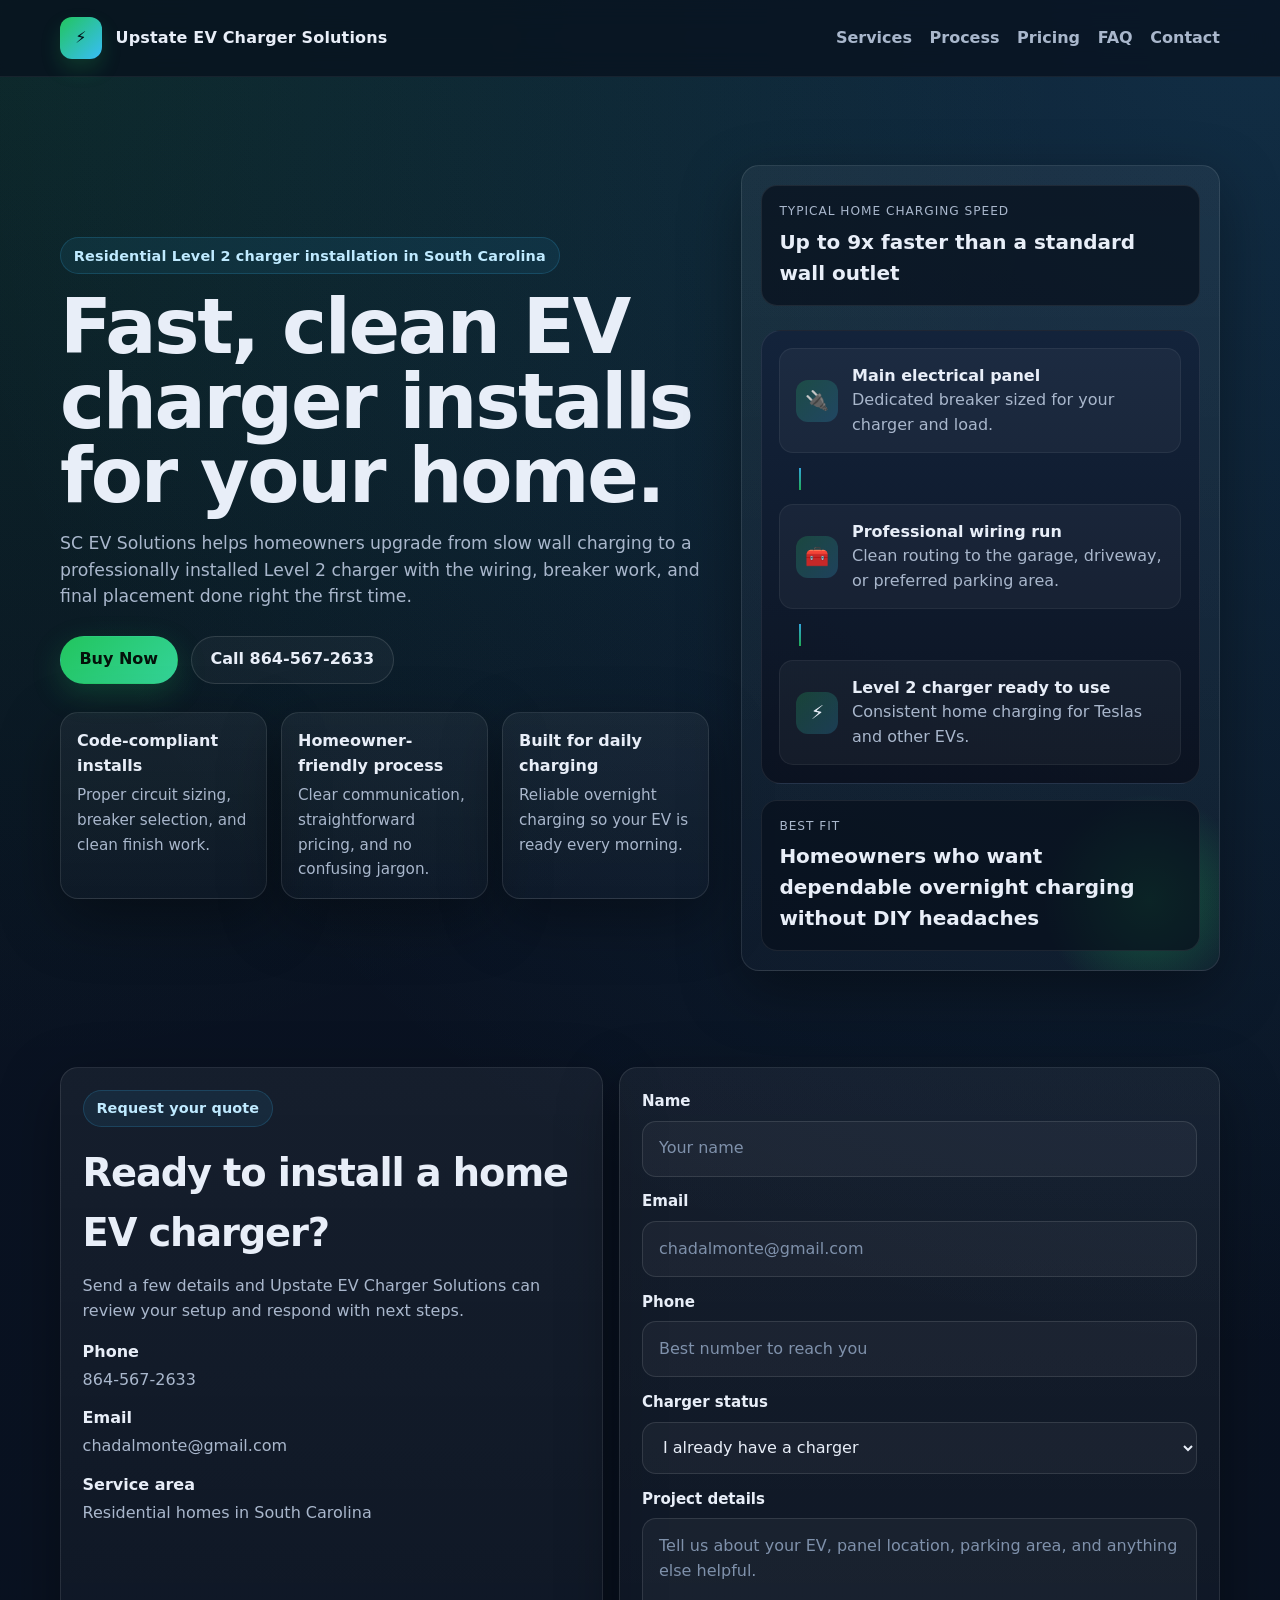
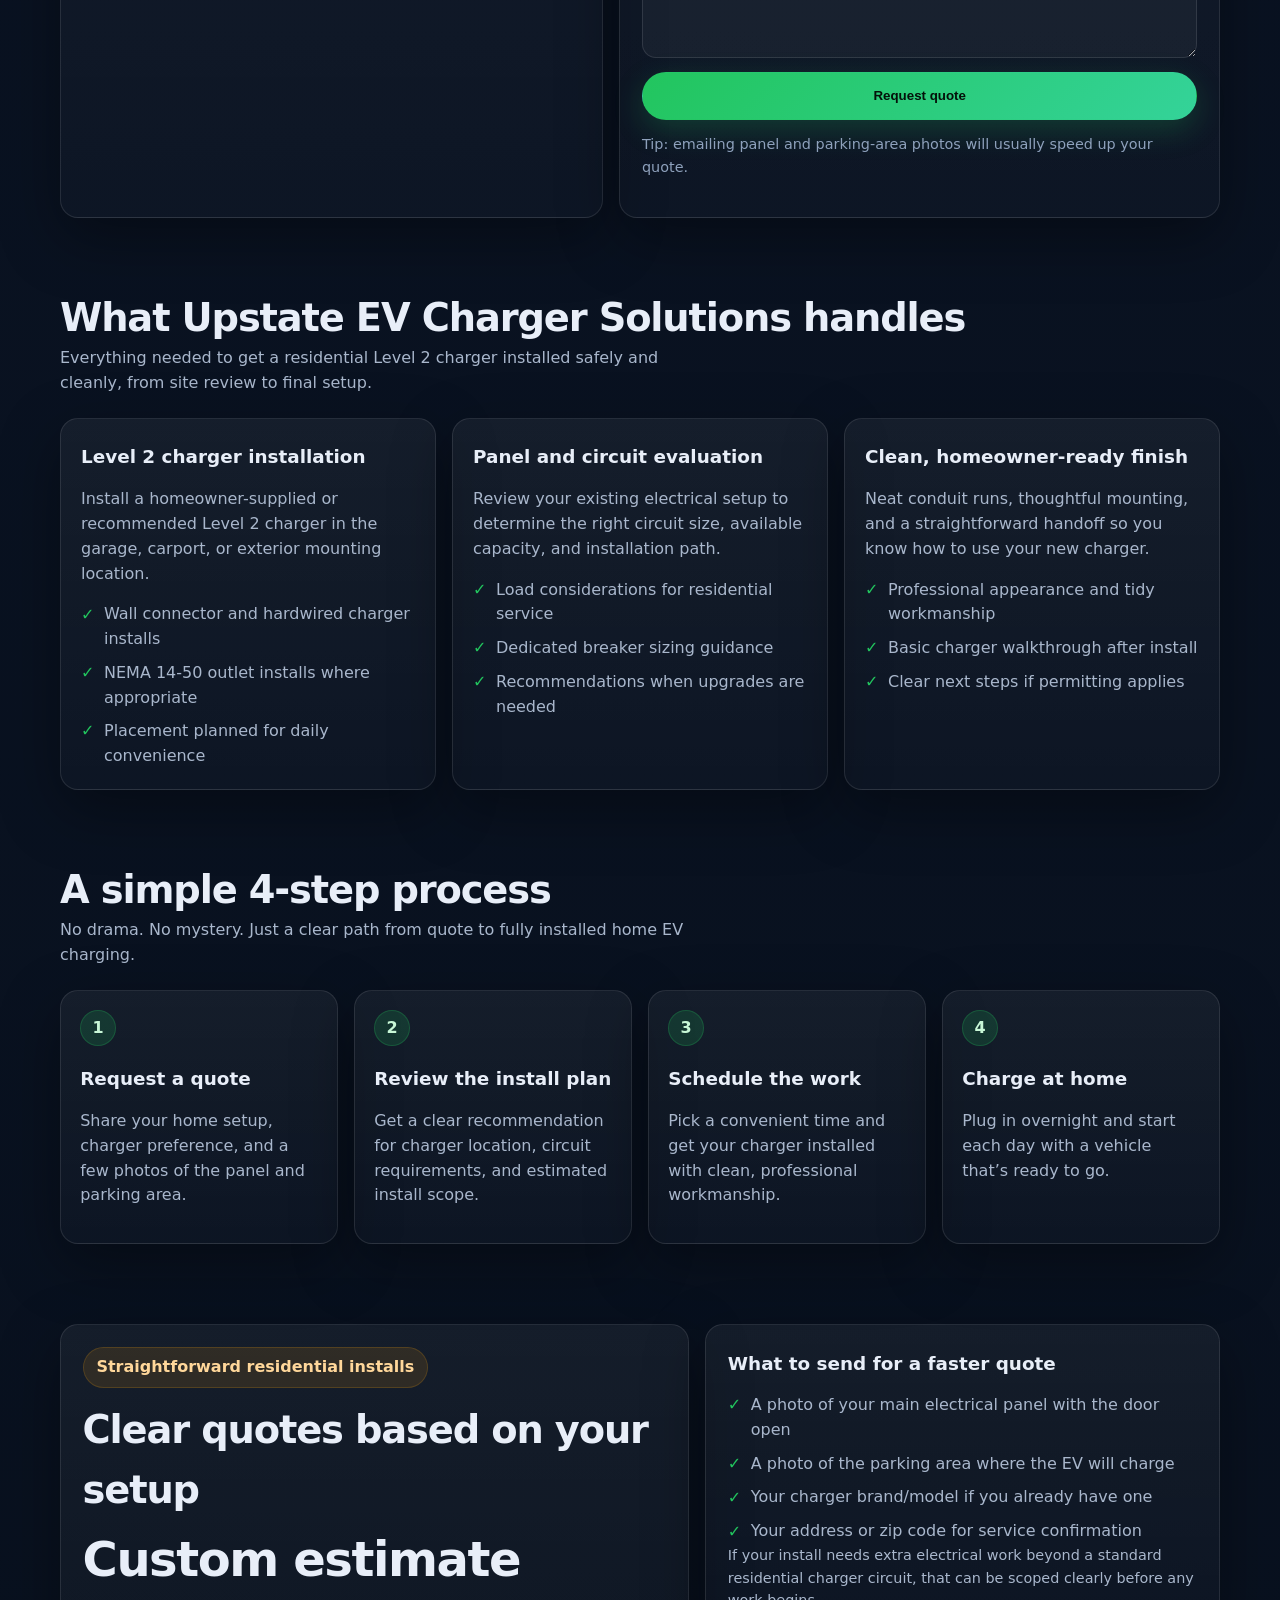
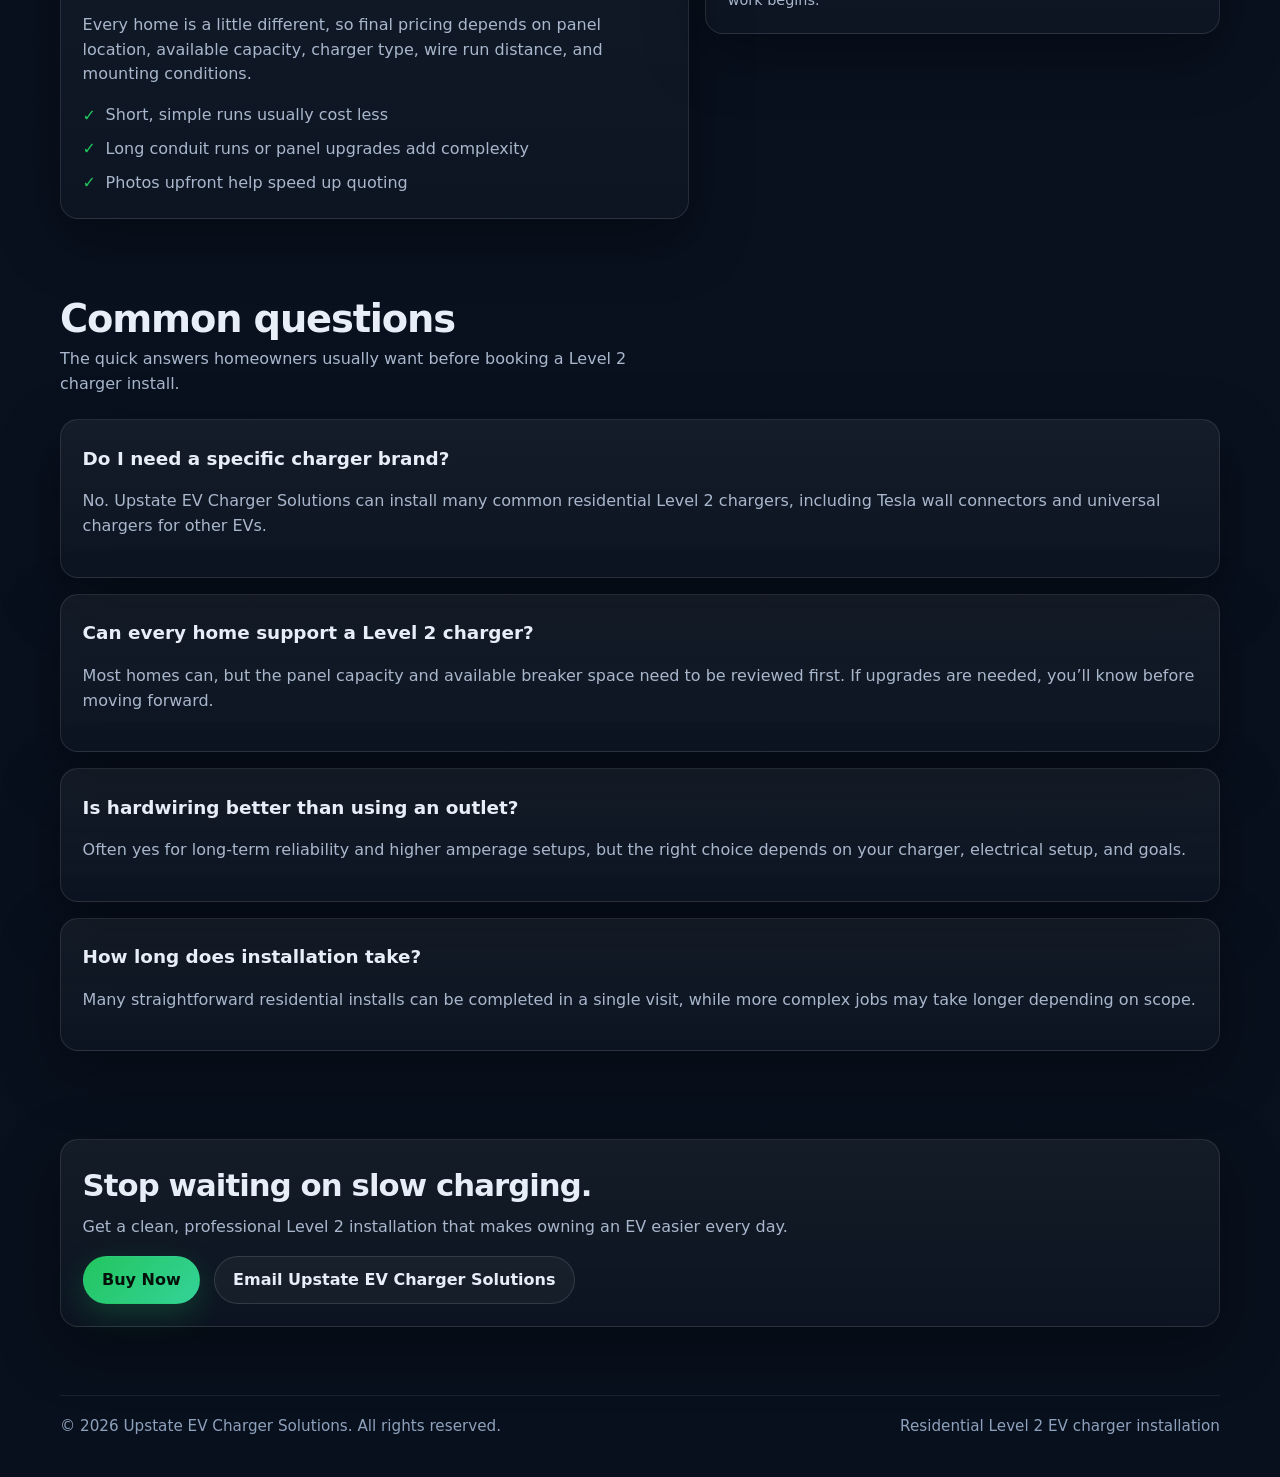
==== public/index.html @ 0de5ae1e "Update contact info and move quote form" ====
<!doctype html>
<html lang="en">
<head>
  <meta charset="utf-8" />
  <meta name="viewport" content="width=device-width, initial-scale=1" />
  <title>Upstate EV Charger Solutions | Level 2 EV Charger Installation</title>
  <meta name="description" content="Upstate EV Charger Solutions installs safe, code-compliant Level 2 EV chargers for residential homes. Fast quotes, clean installs, and dependable service." />
  <meta name="theme-color" content="#0b1220" />
  <meta property="og:title" content="Upstate EV Charger Solutions | Level 2 EV Charger Installation" />
  <meta property="og:description" content="Residential Level 2 EV charger installation with clean workmanship, code-compliant installs, and straightforward pricing." />
  <meta property="og:type" content="website" />
  <link rel="stylesheet" href="styles.css" />
</head>
<body>
  <header>
    <div class="container nav">
      <a class="brand" href="#top" aria-label="SC EV Solutions home">
        <span class="brand-mark">⚡</span>
        <span>Upstate EV Charger Solutions</span>
      </a>
      <nav class="nav-links" aria-label="Primary navigation">
        <a href="#services">Services</a>
        <a href="#process">Process</a>
        <a href="#pricing">Pricing</a>
        <a href="#faq">FAQ</a>
        <a href="#contact">Contact</a>
      </nav>
    </div>
  </header>

  <main id="top">
    <section class="hero">
      <div class="container hero-grid">
        <div>
          <span class="eyebrow">Residential Level 2 charger installation in South Carolina</span>
          <h1>Fast, clean EV charger installs for your home.</h1>
          <p class="lead">SC EV Solutions helps homeowners upgrade from slow wall charging to a professionally installed Level 2 charger with the wiring, breaker work, and final placement done right the first time.</p>
          <div class="hero-actions">
            <a class="btn btn-primary" href="https://buy.stripe.com/test_00w28r0DxdQggX6bn40oM01">Buy Now</a>
            <a class="btn btn-secondary" href="tel:864-567-2633">Call 864-567-2633</a>
          </div>
          <div class="trust-row">
            <div class="trust-card">
              <strong>Code-compliant installs</strong>
              <span>Proper circuit sizing, breaker selection, and clean finish work.</span>
            </div>
            <div class="trust-card">
              <strong>Homeowner-friendly process</strong>
              <span>Clear communication, straightforward pricing, and no confusing jargon.</span>
            </div>
            <div class="trust-card">
              <strong>Built for daily charging</strong>
              <span>Reliable overnight charging so your EV is ready every morning.</span>
            </div>
          </div>
        </div>

        <div class="card hero-panel hero-visual" aria-hidden="true">
          <div class="panel-stack">
            <div class="metric">
              <small>Typical home charging speed</small>
              <strong>Up to 9x faster than a standard wall outlet</strong>
            </div>
            <div class="install-diagram">
              <div class="diagram-grid">
                <div class="diagram-node">
                  <div class="node-icon">🔌</div>
                  <div>
                    <strong>Main electrical panel</strong><br />
                    <span style="color: var(--muted);">Dedicated breaker sized for your charger and load.</span>
                  </div>
                </div>
                <div class="diagram-line"></div>
                <div class="diagram-node">
                  <div class="node-icon">🧰</div>
                  <div>
                    <strong>Professional wiring run</strong><br />
                    <span style="color: var(--muted);">Clean routing to the garage, driveway, or preferred parking area.</span>
                  </div>
                </div>
                <div class="diagram-line"></div>
                <div class="diagram-node">
                  <div class="node-icon">⚡</div>
                  <div>
                    <strong>Level 2 charger ready to use</strong><br />
                    <span style="color: var(--muted);">Consistent home charging for Teslas and other EVs.</span>
                  </div>
                </div>
              </div>
            </div>
            <div class="metric">
              <small>Best fit</small>
              <strong>Homeowners who want dependable overnight charging without DIY headaches</strong>
            </div>
          </div>
          <div class="glow"></div>
        </div>
      </div>
    </section>

    <section id="contact">
      <div class="container contact-wrap">
        <article class="card contact-card">
          <span class="eyebrow">Request your quote</span>
          <h2 style="margin: 1rem 0 .75rem; font-size: clamp(1.8rem, 3vw, 2.8rem); letter-spacing: -.03em;">Ready to install a home EV charger?</h2>
          <p class="bullet-list" style="margin: 0;">Send a few details and Upstate EV Charger Solutions can review your setup and respond with next steps.</p>
          <ul class="contact-list">
            <li>
              <strong>Phone</strong>
              <a href="tel:864-567-2633">864-567-2633</a>
            </li>
            <li>
              <strong>Email</strong>
              <a href="mailto:chadalmonte@gmail.com">chadalmonte@gmail.com</a>
            </li>
            <li>
              <strong>Service area</strong>
              Residential homes in South Carolina
            </li>
          </ul>
        </article>

        <article class="card contact-card">
          <form class="contact-form" action="mailto:chadalmonte@gmail.com" method="post" enctype="text/plain">
            <div class="field">
              <label for="name">Name</label>
              <input id="name" name="name" type="text" placeholder="Your name" required />
            </div>
            <div class="field">
              <label for="email">Email</label>
              <input id="email" name="email" type="email" placeholder="chadalmonte@gmail.com" required />
            </div>
            <div class="field">
              <label for="phone">Phone</label>
              <input id="phone" name="phone" type="tel" placeholder="Best number to reach you" />
            </div>
            <div class="field">
              <label for="charger">Charger status</label>
              <select id="charger" name="charger">
                <option>I already have a charger</option>
                <option>I need help choosing a charger</option>
                <option>I’m not sure yet</option>
              </select>
            </div>
            <div class="field">
              <label for="details">Project details</label>
              <textarea id="details" name="details" placeholder="Tell us about your EV, panel location, parking area, and anything else helpful."></textarea>
            </div>
            <button class="btn btn-primary" type="submit">Request quote</button>
            <p class="fine-print">Tip: emailing panel and parking-area photos will usually speed up your quote.</p>
          </form>
        </article>
      </div>
    </section>





    <section id="services">
      <div class="container">
        <div class="section-head">
          <div>
            <h2>What Upstate EV Charger Solutions handles</h2>
            <p>Everything needed to get a residential Level 2 charger installed safely and cleanly, from site review to final setup.</p>
          </div>
        </div>
        <div class="grid-3">
          <article class="card service-card">
            <h3>Level 2 charger installation</h3>
            <p>Install a homeowner-supplied or recommended Level 2 charger in the garage, carport, or exterior mounting location.</p>
            <ul class="bullet-list">
              <li>Wall connector and hardwired charger installs</li>
              <li>NEMA 14-50 outlet installs where appropriate</li>
              <li>Placement planned for daily convenience</li>
            </ul>
          </article>
          <article class="card service-card">
            <h3>Panel and circuit evaluation</h3>
            <p>Review your existing electrical setup to determine the right circuit size, available capacity, and installation path.</p>
            <ul class="bullet-list">
              <li>Load considerations for residential service</li>
              <li>Dedicated breaker sizing guidance</li>
              <li>Recommendations when upgrades are needed</li>
            </ul>
          </article>
          <article class="card service-card">
            <h3>Clean, homeowner-ready finish</h3>
            <p>Neat conduit runs, thoughtful mounting, and a straightforward handoff so you know how to use your new charger.</p>
            <ul class="bullet-list">
              <li>Professional appearance and tidy workmanship</li>
              <li>Basic charger walkthrough after install</li>
              <li>Clear next steps if permitting applies</li>
            </ul>
          </article>
        </div>
      </div>
    </section>

    <section id="process">
      <div class="container">
        <div class="section-head">
          <div>
            <h2>A simple 4-step process</h2>
            <p>No drama. No mystery. Just a clear path from quote to fully installed home EV charging.</p>
          </div>
        </div>
        <div class="steps">
          <article class="card step">
            <div class="step-number">1</div>
            <h3>Request a quote</h3>
            <p>Share your home setup, charger preference, and a few photos of the panel and parking area.</p>
          </article>
          <article class="card step">
            <div class="step-number">2</div>
            <h3>Review the install plan</h3>
            <p>Get a clear recommendation for charger location, circuit requirements, and estimated install scope.</p>
          </article>
          <article class="card step">
            <div class="step-number">3</div>
            <h3>Schedule the work</h3>
            <p>Pick a convenient time and get your charger installed with clean, professional workmanship.</p>
          </article>
          <article class="card step">
            <div class="step-number">4</div>
            <h3>Charge at home</h3>
            <p>Plug in overnight and start each day with a vehicle that’s ready to go.</p>
          </article>
        </div>
      </div>
    </section>

    <section id="pricing">
      <div class="container pricing">
        <article class="card quote-card">
          <span class="price-band">Straightforward residential installs</span>
          <h2 style="margin: 0; font-size: clamp(1.8rem, 3vw, 2.8rem); letter-spacing: -.03em;">Clear quotes based on your setup</h2>
          <div class="price">Custom estimate</div>
          <p>Every home is a little different, so final pricing depends on panel location, available capacity, charger type, wire run distance, and mounting conditions.</p>
          <ul class="bullet-list">
            <li>Short, simple runs usually cost less</li>
            <li>Long conduit runs or panel upgrades add complexity</li>
            <li>Photos upfront help speed up quoting</li>
          </ul>
        </article>
        <article class="card quote-card">
          <h3>What to send for a faster quote</h3>
          <ul class="bullet-list">
            <li>A photo of your main electrical panel with the door open</li>
            <li>A photo of the parking area where the EV will charge</li>
            <li>Your charger brand/model if you already have one</li>
            <li>Your address or zip code for service confirmation</li>
          </ul>
          <p class="fine-print">If your install needs extra electrical work beyond a standard residential charger circuit, that can be scoped clearly before any work begins.</p>
        </article>
      </div>
    </section>

    <section id="faq">
      <div class="container">
        <div class="section-head">
          <div>
            <h2>Common questions</h2>
            <p>The quick answers homeowners usually want before booking a Level 2 charger install.</p>
          </div>
        </div>
        <div class="faq">
          <article class="card faq-item">
            <h3>Do I need a specific charger brand?</h3>
            <p>No. Upstate EV Charger Solutions can install many common residential Level 2 chargers, including Tesla wall connectors and universal chargers for other EVs.</p>
          </article>
          <article class="card faq-item">
            <h3>Can every home support a Level 2 charger?</h3>
            <p>Most homes can, but the panel capacity and available breaker space need to be reviewed first. If upgrades are needed, you’ll know before moving forward.</p>
          </article>
          <article class="card faq-item">
            <h3>Is hardwiring better than using an outlet?</h3>
            <p>Often yes for long-term reliability and higher amperage setups, but the right choice depends on your charger, electrical setup, and goals.</p>
          </article>
          <article class="card faq-item">
            <h3>How long does installation take?</h3>
            <p>Many straightforward residential installs can be completed in a single visit, while more complex jobs may take longer depending on scope.</p>
          </article>
        </div>
      </div>
    </section>

    <section>
      <div class="container">
        <div class="card cta">
          <div>
            <h2 style="margin: 0 0 .35rem; font-size: clamp(1.5rem, 2.4vw, 2.2rem); letter-spacing: -.03em;">Stop waiting on slow charging.</h2>
            <p style="margin: 0; color: var(--muted);">Get a clean, professional Level 2 installation that makes owning an EV easier every day.</p>
          </div>
          <div class="hero-actions" style="margin: 0;">
            <a class="btn btn-primary" href="https://buy.stripe.com/test_8x27sLfyraE4ayI3UC0oM00">Buy Now</a>
            <a class="btn btn-secondary" href="mailto:chadalmonte@gmail.com">Email Upstate EV Charger Solutions</a>
          </div>
        </div>
      </div>
    </section>
  </main>

  <footer>
    <div class="container footer-row">
      <span>© <span id="year"></span> Upstate EV Charger Solutions. All rights reserved.</span>
      <span>Residential Level 2 EV charger installation</span>
    </div>
  </footer>

  <script src="script.js"></script>
</body>
</html>
---- public/styles.css ----
:root {
  --bg: #08101d;
  --panel: #0f1b2e;
  --panel-2: #13233b;
  --text: #e8eef8;
  --muted: #a9b7cc;
  --line: rgba(255,255,255,.1);
  --brand: #22c55e;
  --brand-2: #38bdf8;
  --brand-dark: #16a34a;
  --warning: #f59e0b;
  --shadow: 0 20px 60px rgba(0,0,0,.35);
  --radius: 18px;
  --max: 1160px;
}

* { box-sizing: border-box; }
html { scroll-behavior: smooth; }
body {
  margin: 0;
  font-family: Inter, ui-sans-serif, system-ui, -apple-system, BlinkMacSystemFont, "Segoe UI", sans-serif;
  color: var(--text);
  background:
    radial-gradient(circle at top right, rgba(56,189,248,.16), transparent 28%),
    radial-gradient(circle at top left, rgba(34,197,94,.12), transparent 22%),
    linear-gradient(180deg, #0a1323 0%, #08101d 100%);
  line-height: 1.55;
}

a { color: inherit; text-decoration: none; }
img { max-width: 100%; display: block; }

.container {
  width: min(calc(100% - 2rem), var(--max));
  margin: 0 auto;
}

.btn {
  display: inline-flex;
  align-items: center;
  justify-content: center;
  gap: .55rem;
  min-height: 48px;
  padding: 0 1.15rem;
  border-radius: 999px;
  border: 1px solid transparent;
  font-weight: 700;
  transition: .2s ease;
  cursor: pointer;
  white-space: nowrap;
}

.btn-primary {
  background: linear-gradient(135deg, var(--brand), #34d399);
  color: #04110a;
  box-shadow: 0 10px 30px rgba(34,197,94,.22);
}

.btn-primary:hover { transform: translateY(-1px); }

.btn-secondary {
  background: rgba(255,255,255,.04);
  border-color: rgba(255,255,255,.12);
  color: var(--text);
}

.btn-secondary:hover {
  background: rgba(255,255,255,.08);
  transform: translateY(-1px);
}

.eyebrow {
  display: inline-flex;
  align-items: center;
  gap: .5rem;
  padding: .4rem .8rem;
  border: 1px solid rgba(56,189,248,.18);
  border-radius: 999px;
  background: rgba(56,189,248,.08);
  color: #bfeaff;
  font-size: .9rem;
  font-weight: 600;
  letter-spacing: .01em;
}

header {
  position: sticky;
  top: 0;
  z-index: 30;
  backdrop-filter: blur(14px);
  background: rgba(8,16,29,.72);
  border-bottom: 1px solid rgba(255,255,255,.06);
}

.nav {
  display: flex;
  align-items: center;
  justify-content: space-between;
  gap: 1rem;
  min-height: 76px;
}

.brand {
  display: flex;
  align-items: center;
  gap: .85rem;
  font-weight: 800;
  letter-spacing: .01em;
}

.brand-mark {
  width: 42px;
  height: 42px;
  border-radius: 12px;
  background: linear-gradient(135deg, var(--brand), var(--brand-2));
  display: grid;
  place-items: center;
  color: #031019;
  font-weight: 900;
  box-shadow: 0 10px 20px rgba(34,197,94,.18);
}

.nav-links {
  display: flex;
  align-items: center;
  gap: 1.1rem;
  color: var(--muted);
  font-weight: 600;
}

.nav-links a:hover { color: var(--text); }

.hero {
  padding: 5.5rem 0 3.5rem;
}

.hero-grid {
  display: grid;
  grid-template-columns: 1.15fr .85fr;
  gap: 2rem;
  align-items: center;
}

h1 {
  margin: 1rem 0 1rem;
  font-size: clamp(2.35rem, 6vw, 4.75rem);
  line-height: .98;
  letter-spacing: -.03em;
  max-width: 12ch;
}

.hero p.lead {
  margin: 0 0 1.6rem;
  max-width: 62ch;
  color: var(--muted);
  font-size: 1.08rem;
}

.hero-actions {
  display: flex;
  flex-wrap: wrap;
  gap: .85rem;
  margin: 0 0 1.4rem;
}

.trust-row {
  display: grid;
  grid-template-columns: repeat(3, minmax(0, 1fr));
  gap: .9rem;
  margin-top: 1.8rem;
}

.trust-card, .card {
  background: linear-gradient(180deg, rgba(255,255,255,.05), rgba(255,255,255,.02));
  border: 1px solid var(--line);
  border-radius: var(--radius);
  box-shadow: var(--shadow);
}

.trust-card {
  padding: 1rem;
}

.trust-card strong {
  display: block;
  margin-bottom: .25rem;
  font-size: 1rem;
}

.trust-card span {
  color: var(--muted);
  font-size: .95rem;
}

.hero-panel {
  padding: 1.25rem;
}

.hero-visual {
  position: relative;
  overflow: hidden;
  min-height: 560px;
  padding: 1.2rem;
}

.glow {
  position: absolute;
  inset: auto -40px -40px auto;
  width: 220px;
  height: 220px;
  background: radial-gradient(circle, rgba(34,197,94,.35), transparent 68%);
  pointer-events: none;
}

.panel-stack {
  display: grid;
  gap: 1rem;
  position: relative;
  z-index: 1;
}

.metric {
  padding: 1rem 1.1rem;
  background: rgba(8,16,29,.72);
  border: 1px solid rgba(255,255,255,.08);
  border-radius: 16px;
}

.metric small {
  display: block;
  color: var(--muted);
  margin-bottom: .35rem;
  text-transform: uppercase;
  letter-spacing: .08em;
  font-size: .76rem;
}

.metric strong {
  font-size: 1.25rem;
}

.install-diagram {
  margin-top: .5rem;
  padding: 1.1rem;
  border-radius: 20px;
  background: linear-gradient(180deg, rgba(19,35,59,.95), rgba(11,18,32,.95));
  border: 1px solid rgba(255,255,255,.08);
}

.diagram-grid {
  display: grid;
  gap: .9rem;
}

.diagram-node {
  display: flex;
  align-items: center;
  gap: .85rem;
  padding: .9rem 1rem;
  border-radius: 14px;
  background: rgba(255,255,255,.04);
  border: 1px solid rgba(255,255,255,.06);
}

.node-icon {
  flex: 0 0 42px;
  width: 42px;
  height: 42px;
  display: grid;
  place-items: center;
  border-radius: 12px;
  background: linear-gradient(135deg, rgba(34,197,94,.22), rgba(56,189,248,.2));
  font-size: 1.2rem;
}

.diagram-line {
  width: 2px;
  height: 22px;
  margin-left: 20px;
  background: linear-gradient(180deg, var(--brand-2), var(--brand));
  opacity: .85;
}

section {
  padding: 2.5rem 0;
}

.section-head {
  display: flex;
  align-items: end;
  justify-content: space-between;
  gap: 1rem;
  margin-bottom: 1.4rem;
}

.section-head h2 {
  margin: 0;
  font-size: clamp(1.8rem, 3vw, 2.8rem);
  line-height: 1.05;
  letter-spacing: -.03em;
}

.section-head p {
  margin: .5rem 0 0;
  color: var(--muted);
  max-width: 62ch;
}

.grid-3 {
  display: grid;
  grid-template-columns: repeat(3, minmax(0, 1fr));
  gap: 1rem;
}

.service-card {
  padding: 1.25rem;
}

.service-card h3,
.step h3,
.faq-item h3,
.quote-card h3 {
  margin: .2rem 0 .55rem;
  font-size: 1.15rem;
}

.service-card p,
.step p,
.faq-item p,
.quote-card p,
.contact-list,
.bullet-list {
  color: var(--muted);
}

.bullet-list {
  list-style: none;
  padding: 0;
  margin: .9rem 0 0;
  display: grid;
  gap: .55rem;
}

.bullet-list li {
  display: flex;
  gap: .6rem;
  align-items: flex-start;
}

.bullet-list li::before {
  content: "✓";
  color: var(--brand);
  font-weight: 900;
  margin-top: .02rem;
}

.steps {
  display: grid;
  grid-template-columns: repeat(4, minmax(0, 1fr));
  gap: 1rem;
}

.step {
  padding: 1.2rem;
  position: relative;
  overflow: hidden;
}

.step-number {
  display: inline-grid;
  place-items: center;
  width: 36px;
  height: 36px;
  border-radius: 999px;
  font-weight: 800;
  background: rgba(34,197,94,.16);
  color: #c8f7d7;
  border: 1px solid rgba(34,197,94,.24);
  margin-bottom: .95rem;
}

.pricing {
  display: grid;
  grid-template-columns: 1.1fr .9fr;
  gap: 1rem;
  align-items: start;
}

.quote-card,
.contact-card,
.faq-item,
.cta {
  padding: 1.35rem;
}

.price-band {
  display: inline-flex;
  align-items: center;
  gap: .55rem;
  padding: .45rem .8rem;
  border-radius: 999px;
  background: rgba(245,158,11,.12);
  color: #ffd79a;
  border: 1px solid rgba(245,158,11,.18);
  font-weight: 700;
  margin-bottom: .75rem;
}

.price {
  font-size: clamp(2rem, 4vw, 3rem);
  font-weight: 900;
  letter-spacing: -.03em;
  margin: .2rem 0 .5rem;
}

.contact-wrap {
  display: grid;
  grid-template-columns: .95fr 1.05fr;
  gap: 1rem;
}

.contact-list {
  list-style: none;
  padding: 0;
  margin: 1rem 0 0;
  display: grid;
  gap: .85rem;
}

.contact-list strong {
  display: block;
  color: var(--text);
  margin-bottom: .2rem;
}

.contact-form {
  display: grid;
  gap: .85rem;
}

.field {
  display: grid;
  gap: .45rem;
}

label {
  font-size: .94rem;
  font-weight: 700;
}

input, textarea, select {
  width: 100%;
  border: 1px solid rgba(255,255,255,.11);
  background: rgba(255,255,255,.04);
  color: var(--text);
  border-radius: 14px;
  padding: .92rem 1rem;
  font: inherit;
  outline: none;
  transition: border-color .2s ease, background .2s ease;
}

input::placeholder,
textarea::placeholder { color: #7f91ab; }

input:focus,
textarea:focus,
select:focus {
  border-color: rgba(56,189,248,.55);
  background: rgba(255,255,255,.06);
}

textarea {
  min-height: 140px;
  resize: vertical;
}

.fine-print {
  color: #8ea1bc;
  font-size: .9rem;
  margin: 0;
}

.faq {
  display: grid;
  gap: 1rem;
}

.cta {
  display: flex;
  flex-wrap: wrap;
  align-items: center;
  justify-content: space-between;
  gap: 1rem;
  margin-top: .5rem;
}

footer {
  padding: 1.75rem 0 2.4rem;
  color: #8ea1bc;
  font-size: .95rem;
}

.footer-row {
  display: flex;
  justify-content: space-between;
  gap: 1rem;
  flex-wrap: wrap;
  border-top: 1px solid rgba(255,255,255,.08);
  padding-top: 1.2rem;
}

@media (max-width: 1024px) {
  .hero-grid,
  .pricing,
  .contact-wrap,
  .steps,
  .grid-3 {
    grid-template-columns: 1fr;
  }

  .hero-visual { min-height: auto; }
  .trust-row { grid-template-columns: 1fr; }
}

@media (max-width: 720px) {
  .nav { min-height: 68px; }
  .nav-links { display: none; }
  .hero { padding-top: 4.2rem; }
  .section-head { align-items: start; }
  h1 { max-width: 100%; }
}
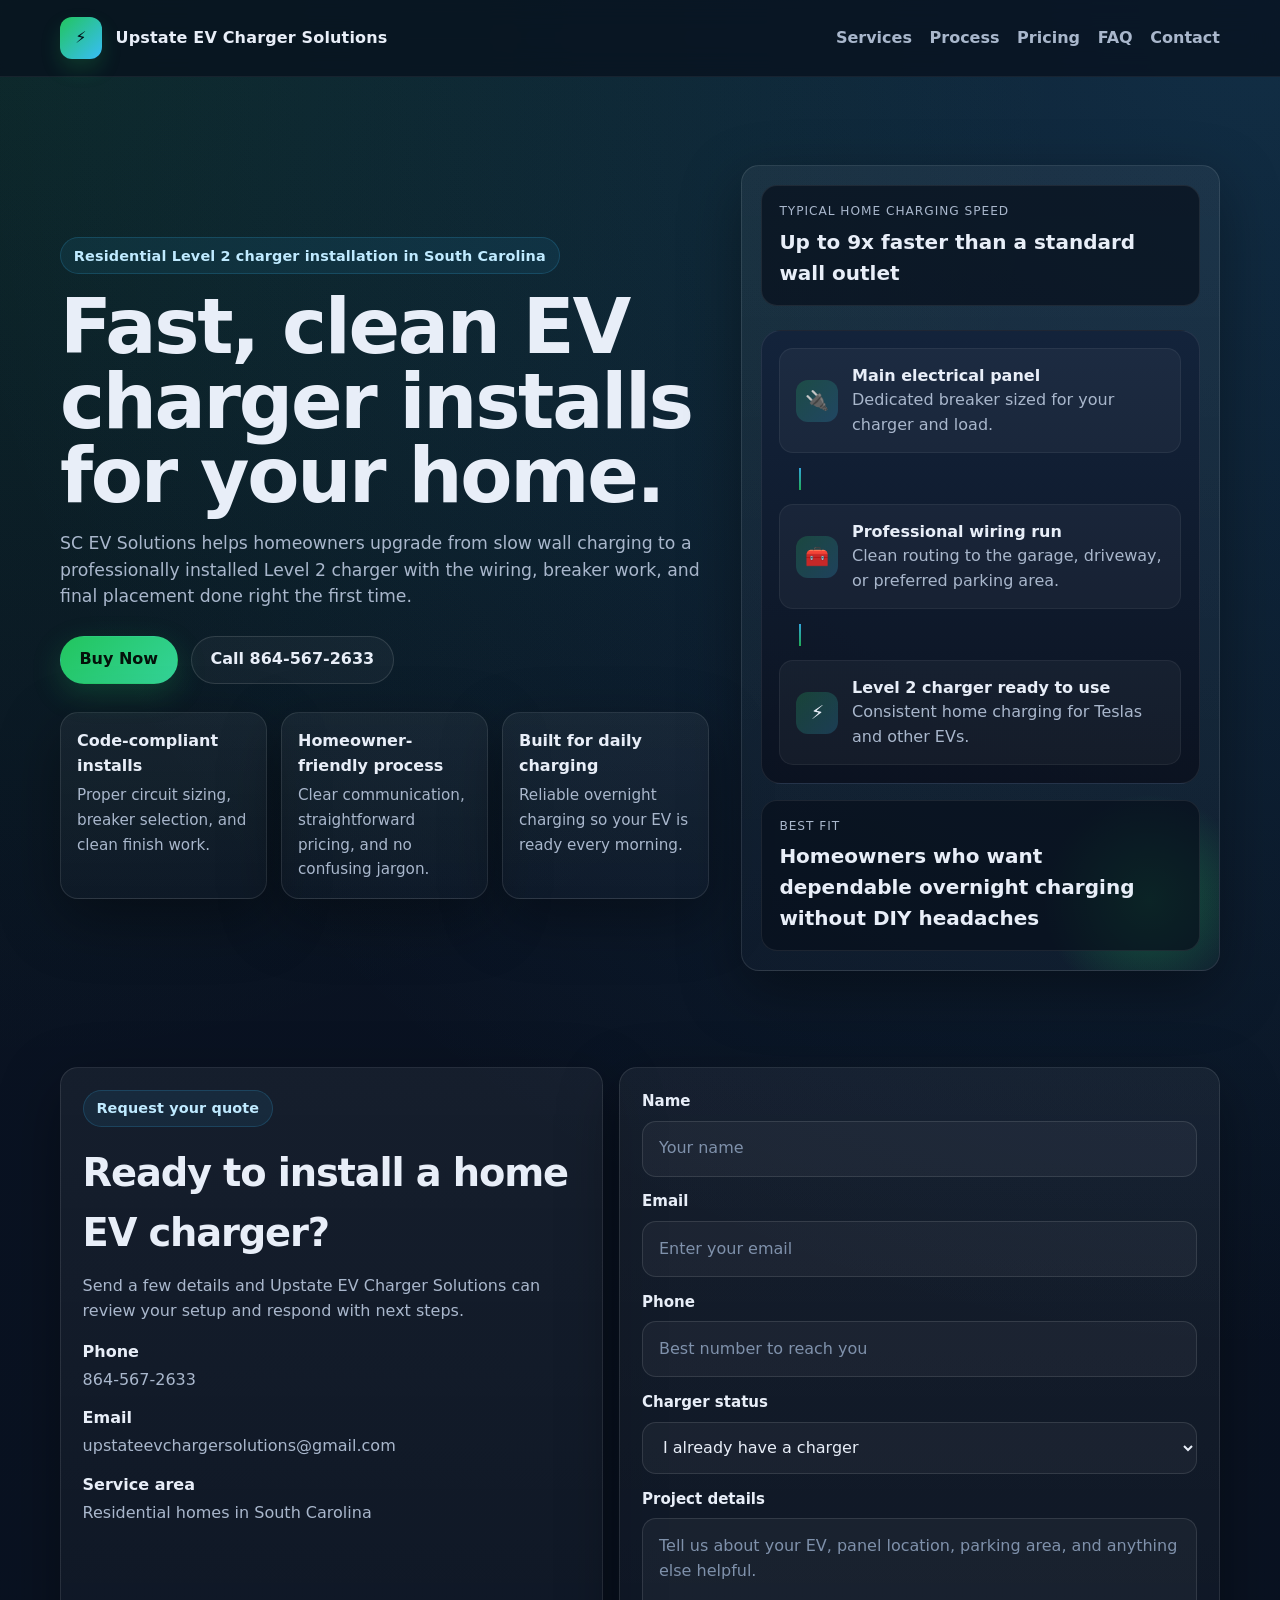
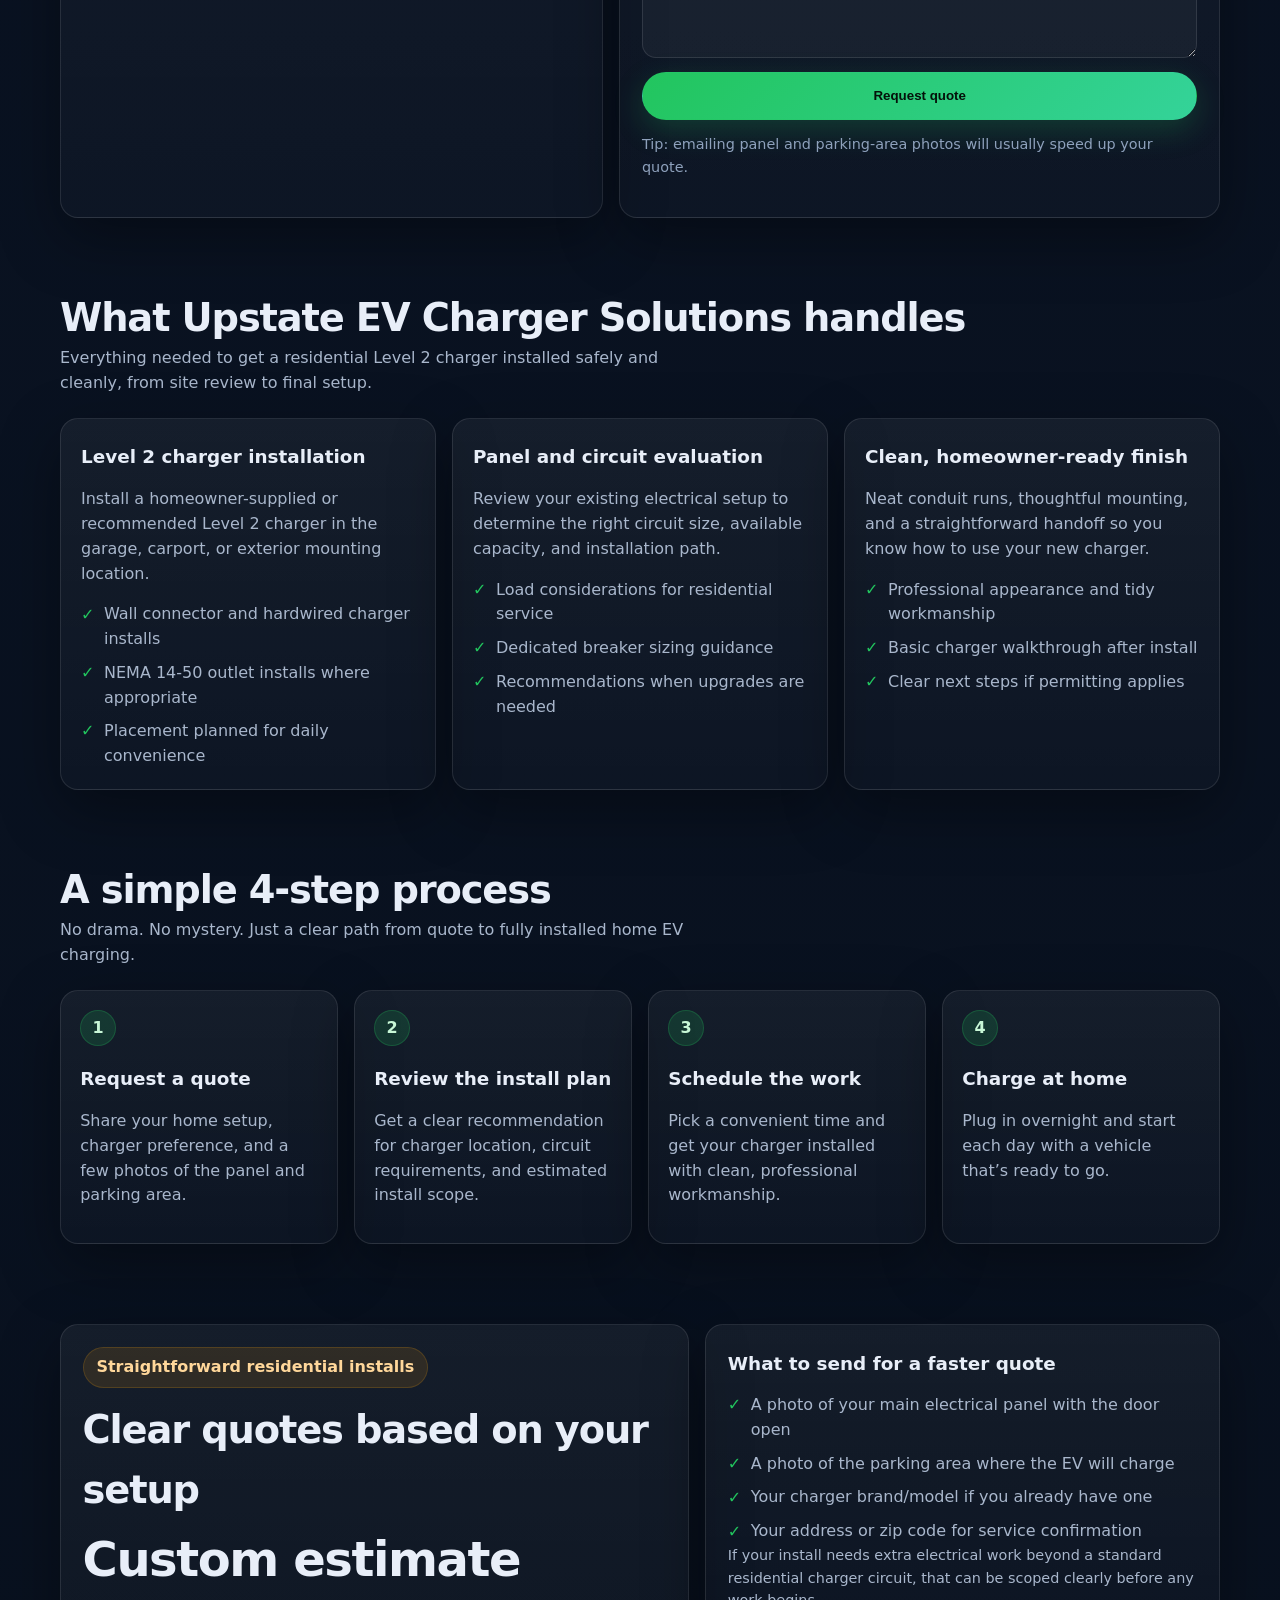
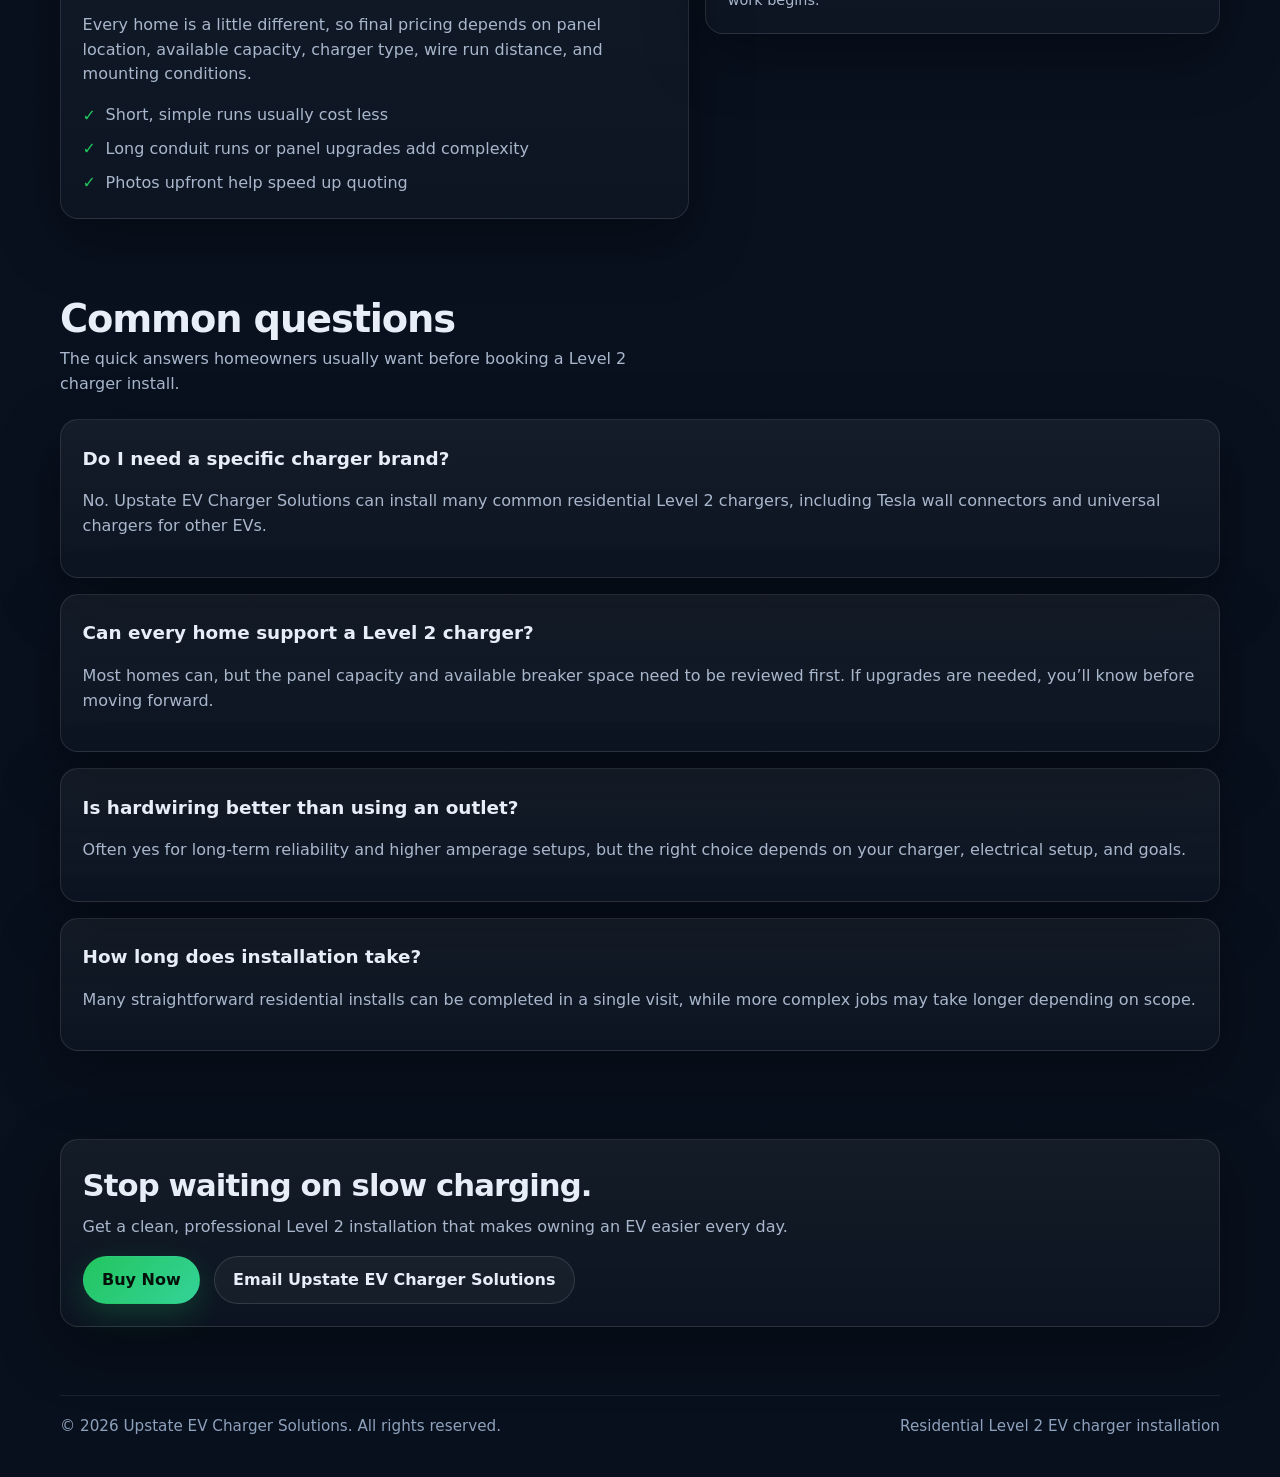
==== commit f5c18ef0: "Update contact email and fix form UX" ====
--- a/public/index.html
+++ b/public/index.html
@@ -111,7 +111,7 @@
             </li>
             <li>
               <strong>Email</strong>
-              <a href="mailto:chadalmonte@gmail.com">chadalmonte@gmail.com</a>
+              <a href="mailto:upstateevchargersolutions@gmail.com">upstateevchargersolutions@gmail.com</a>
             </li>
             <li>
               <strong>Service area</strong>
@@ -121,14 +121,14 @@
         </article>
 
         <article class="card contact-card">
-          <form class="contact-form" action="mailto:chadalmonte@gmail.com" method="post" enctype="text/plain">
+          <form class="contact-form" action="mailto:upstateevchargersolutions@gmail.com" method="post" enctype="text/plain">
             <div class="field">
               <label for="name">Name</label>
               <input id="name" name="name" type="text" placeholder="Your name" required />
             </div>
             <div class="field">
               <label for="email">Email</label>
-              <input id="email" name="email" type="email" placeholder="chadalmonte@gmail.com" required />
+              <input id="email" name="email" type="email" placeholder="Enter your email" autocomplete="email" required />
             </div>
             <div class="field">
               <label for="phone">Phone</label>
@@ -152,6 +152,8 @@
         </article>
       </div>
     </section>
+
+
 
 
 
@@ -294,7 +296,7 @@
           </div>
           <div class="hero-actions" style="margin: 0;">
             <a class="btn btn-primary" href="https://buy.stripe.com/test_8x27sLfyraE4ayI3UC0oM00">Buy Now</a>
-            <a class="btn btn-secondary" href="mailto:chadalmonte@gmail.com">Email Upstate EV Charger Solutions</a>
+            <a class="btn btn-secondary" href="mailto:upstateevchargersolutions@gmail.com">Email Upstate EV Charger Solutions</a>
           </div>
         </div>
       </div>
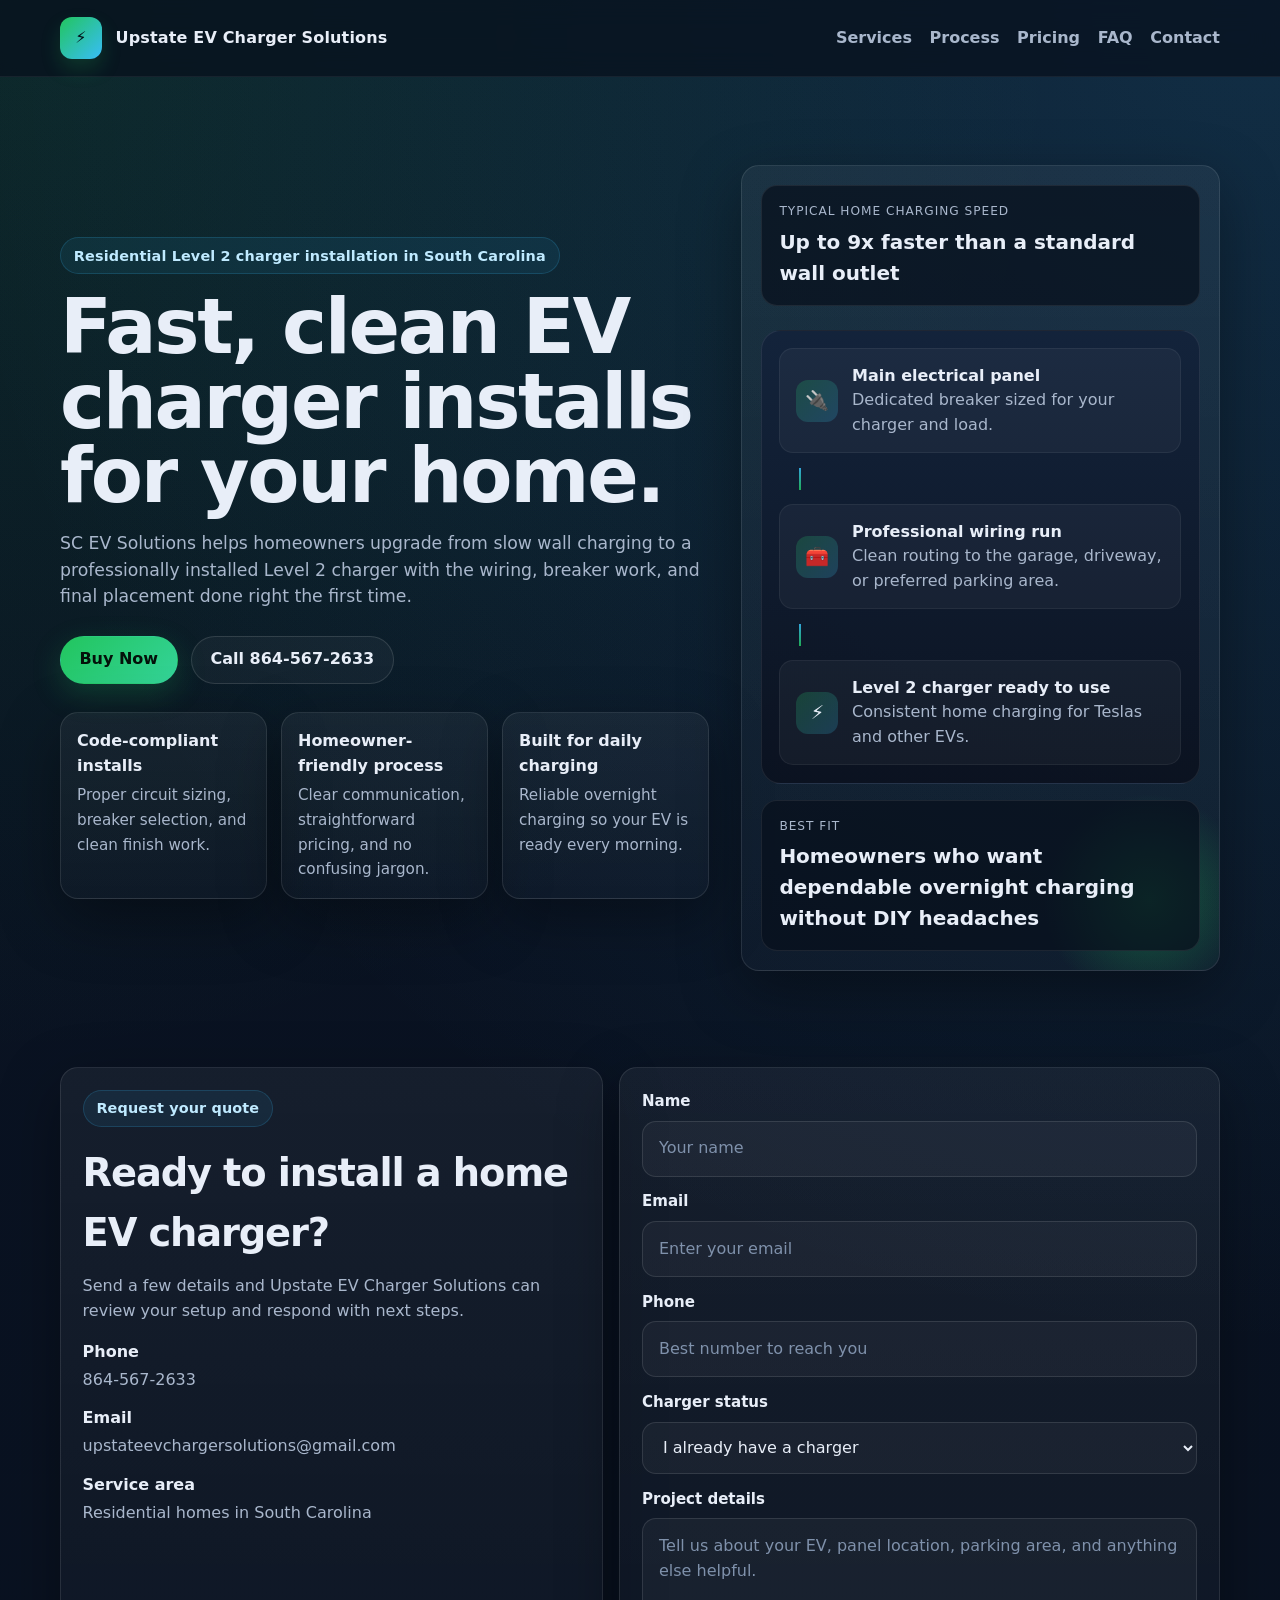
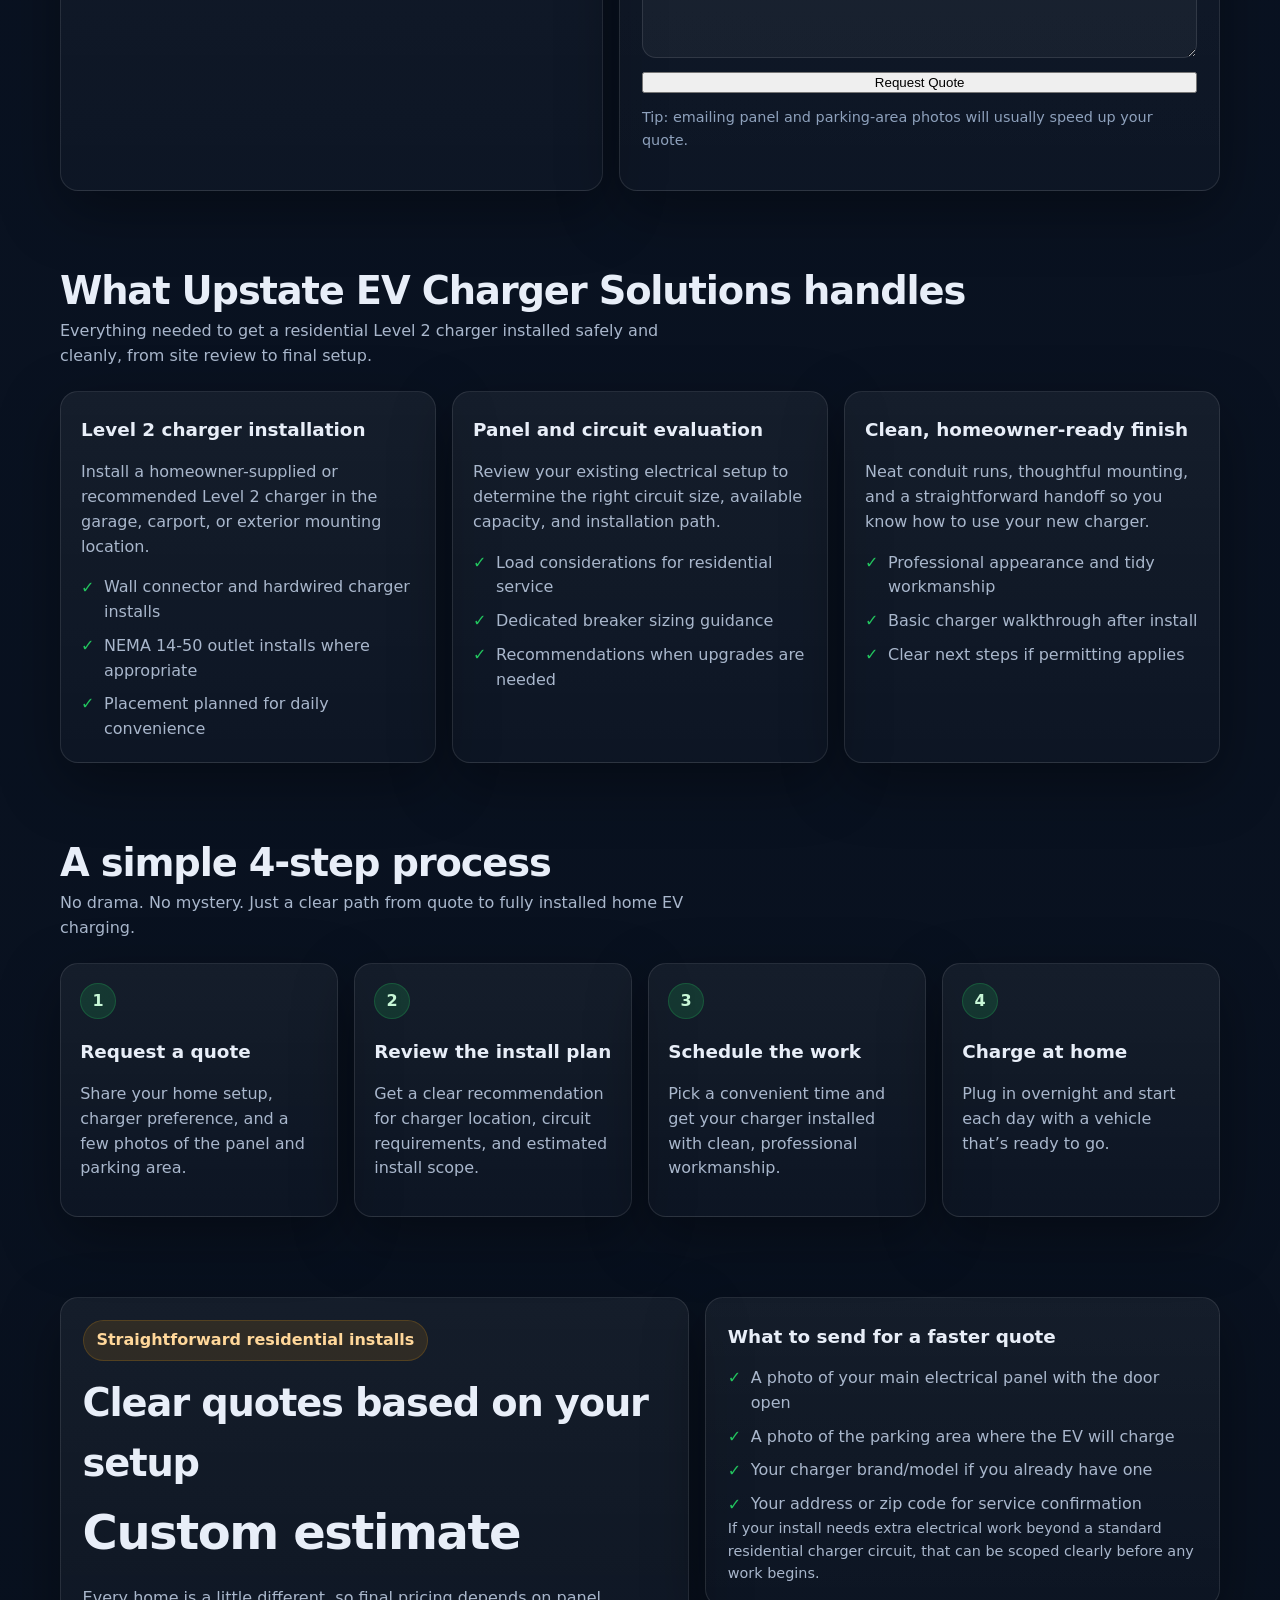
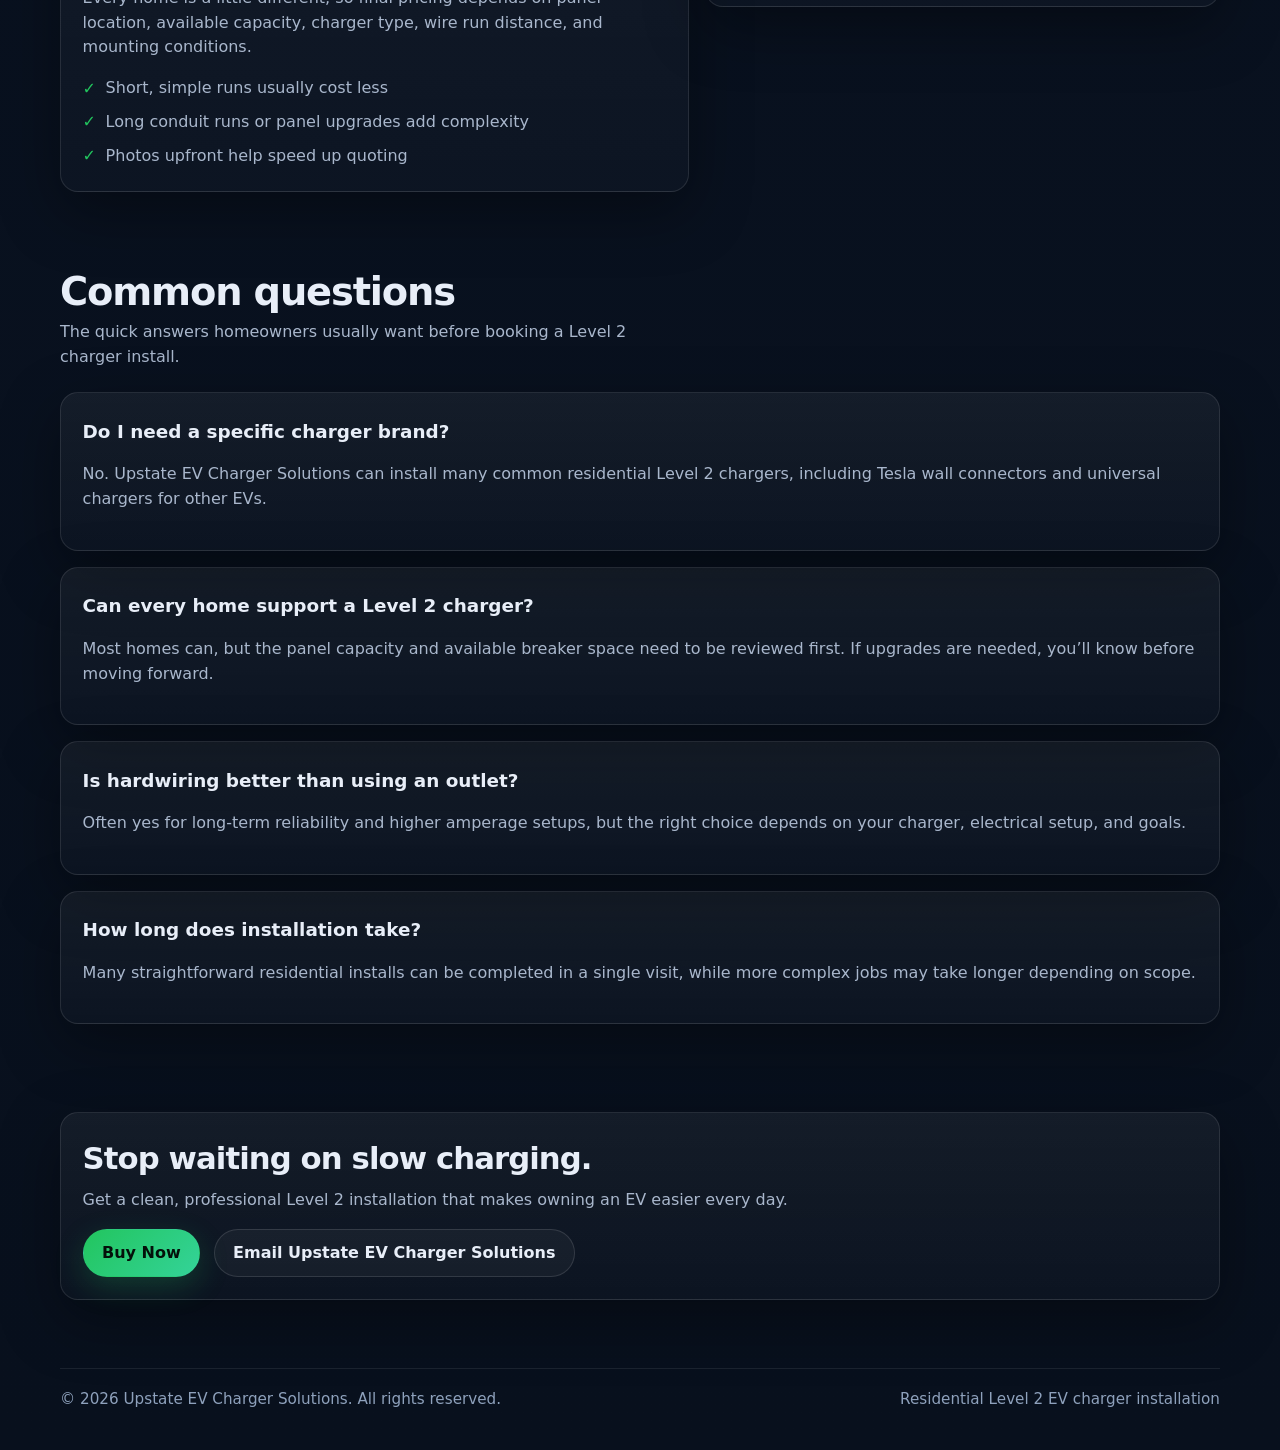
==== commit a021d885: "Remove mailto and fix form submission" ====
--- a/public/index.html
+++ b/public/index.html
@@ -111,7 +111,7 @@
             </li>
             <li>
               <strong>Email</strong>
-              <a href="mailto:upstateevchargersolutions@gmail.com">upstateevchargersolutions@gmail.com</a>
+              <a href="upstateevchargersolutions@gmail.com">upstateevchargersolutions@gmail.com</a>
             </li>
             <li>
               <strong>Service area</strong>
@@ -121,7 +121,9 @@
         </article>
 
         <article class="card contact-card">
-          <form class="contact-form" action="mailto:upstateevchargersolutions@gmail.com" method="post" enctype="text/plain">
+          <form class="contact-form" action="https://formspree.io/f/mzdkawqn" method="POST">
+            <input type="hidden" name="_subject" value="New EV Charger Quote Request" />
+            <input type="hidden" name="_next" value="https://sc-ev-solutions-site.onrender.com/" />
             <div class="field">
               <label for="name">Name</label>
               <input id="name" name="name" type="text" placeholder="Your name" required />
@@ -146,7 +148,7 @@
               <label for="details">Project details</label>
               <textarea id="details" name="details" placeholder="Tell us about your EV, panel location, parking area, and anything else helpful."></textarea>
             </div>
-            <button class="btn btn-primary" type="submit">Request quote</button>
+            <button type="submit">Request Quote</button>
             <p class="fine-print">Tip: emailing panel and parking-area photos will usually speed up your quote.</p>
           </form>
         </article>
@@ -296,7 +298,7 @@
           </div>
           <div class="hero-actions" style="margin: 0;">
             <a class="btn btn-primary" href="https://buy.stripe.com/test_8x27sLfyraE4ayI3UC0oM00">Buy Now</a>
-            <a class="btn btn-secondary" href="mailto:upstateevchargersolutions@gmail.com">Email Upstate EV Charger Solutions</a>
+            <a class="btn btn-secondary" href="upstateevchargersolutions@gmail.com">Email Upstate EV Charger Solutions</a>
           </div>
         </div>
       </div>
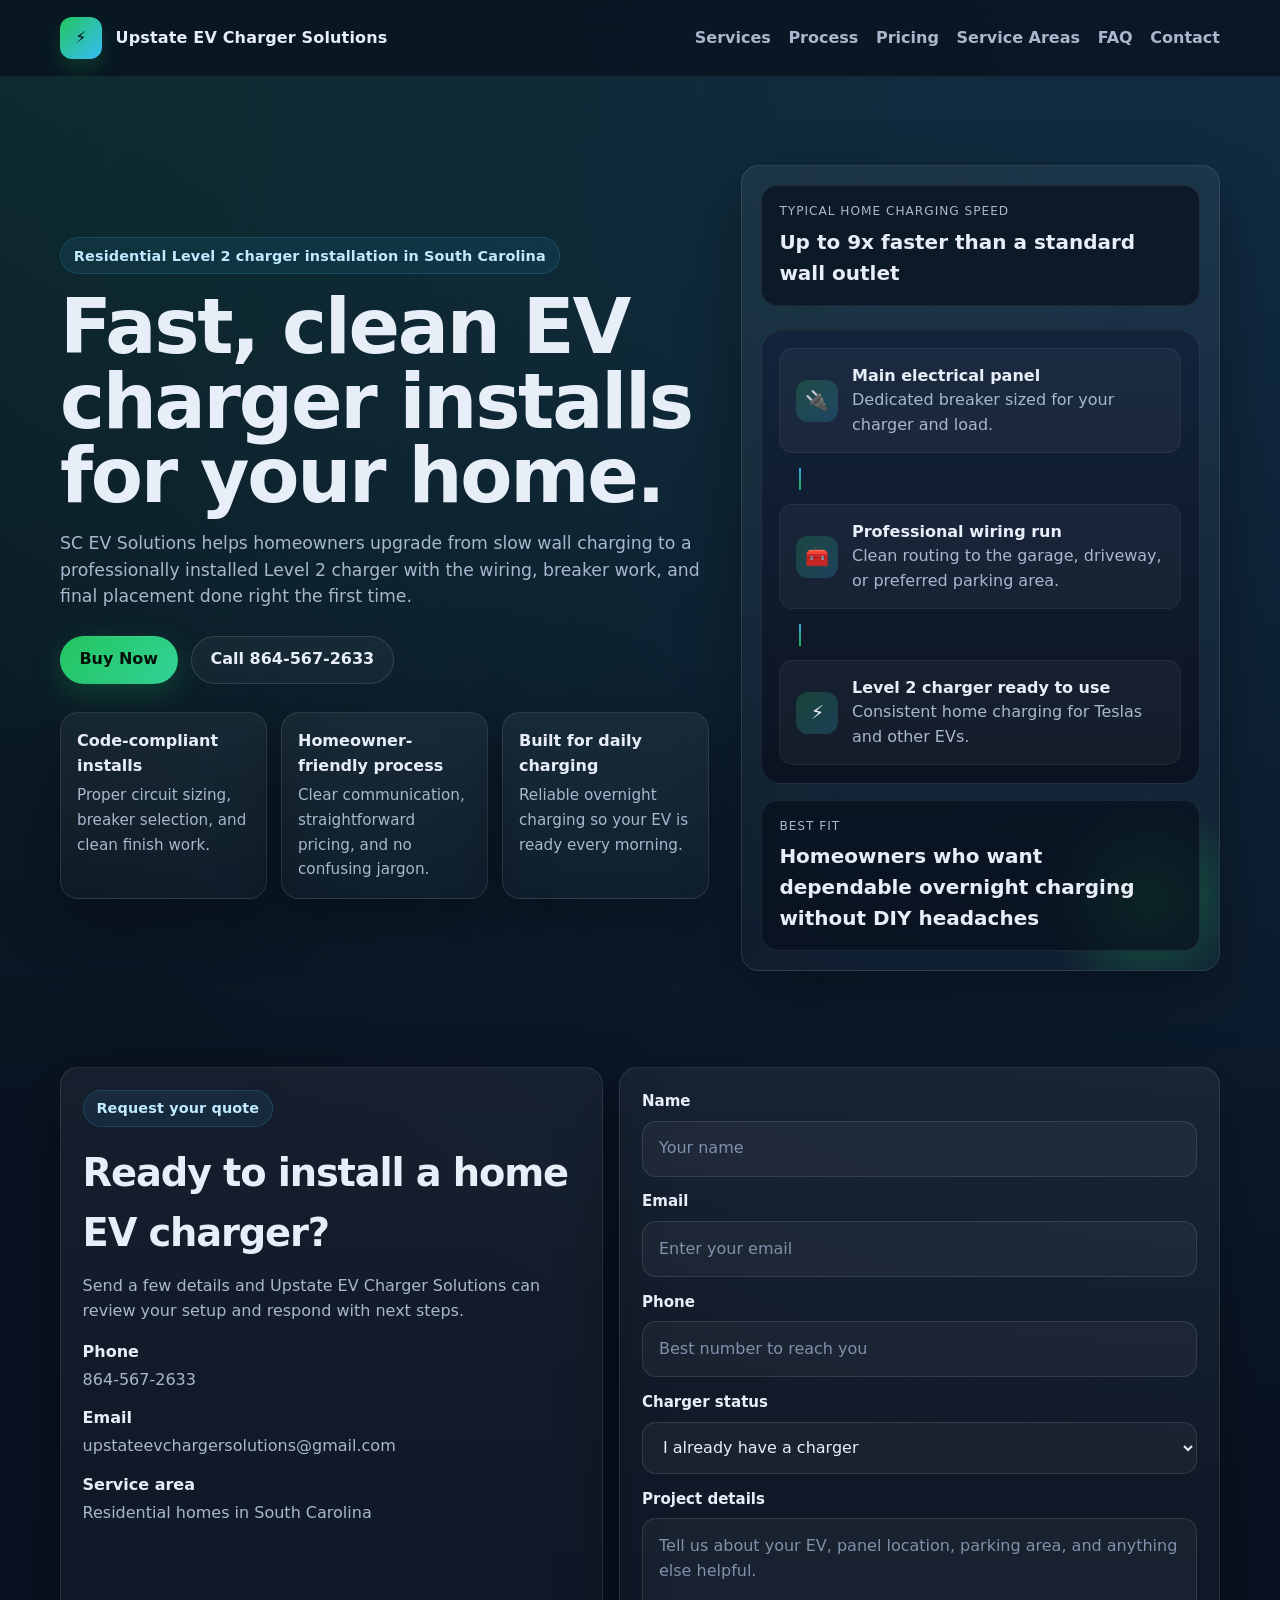
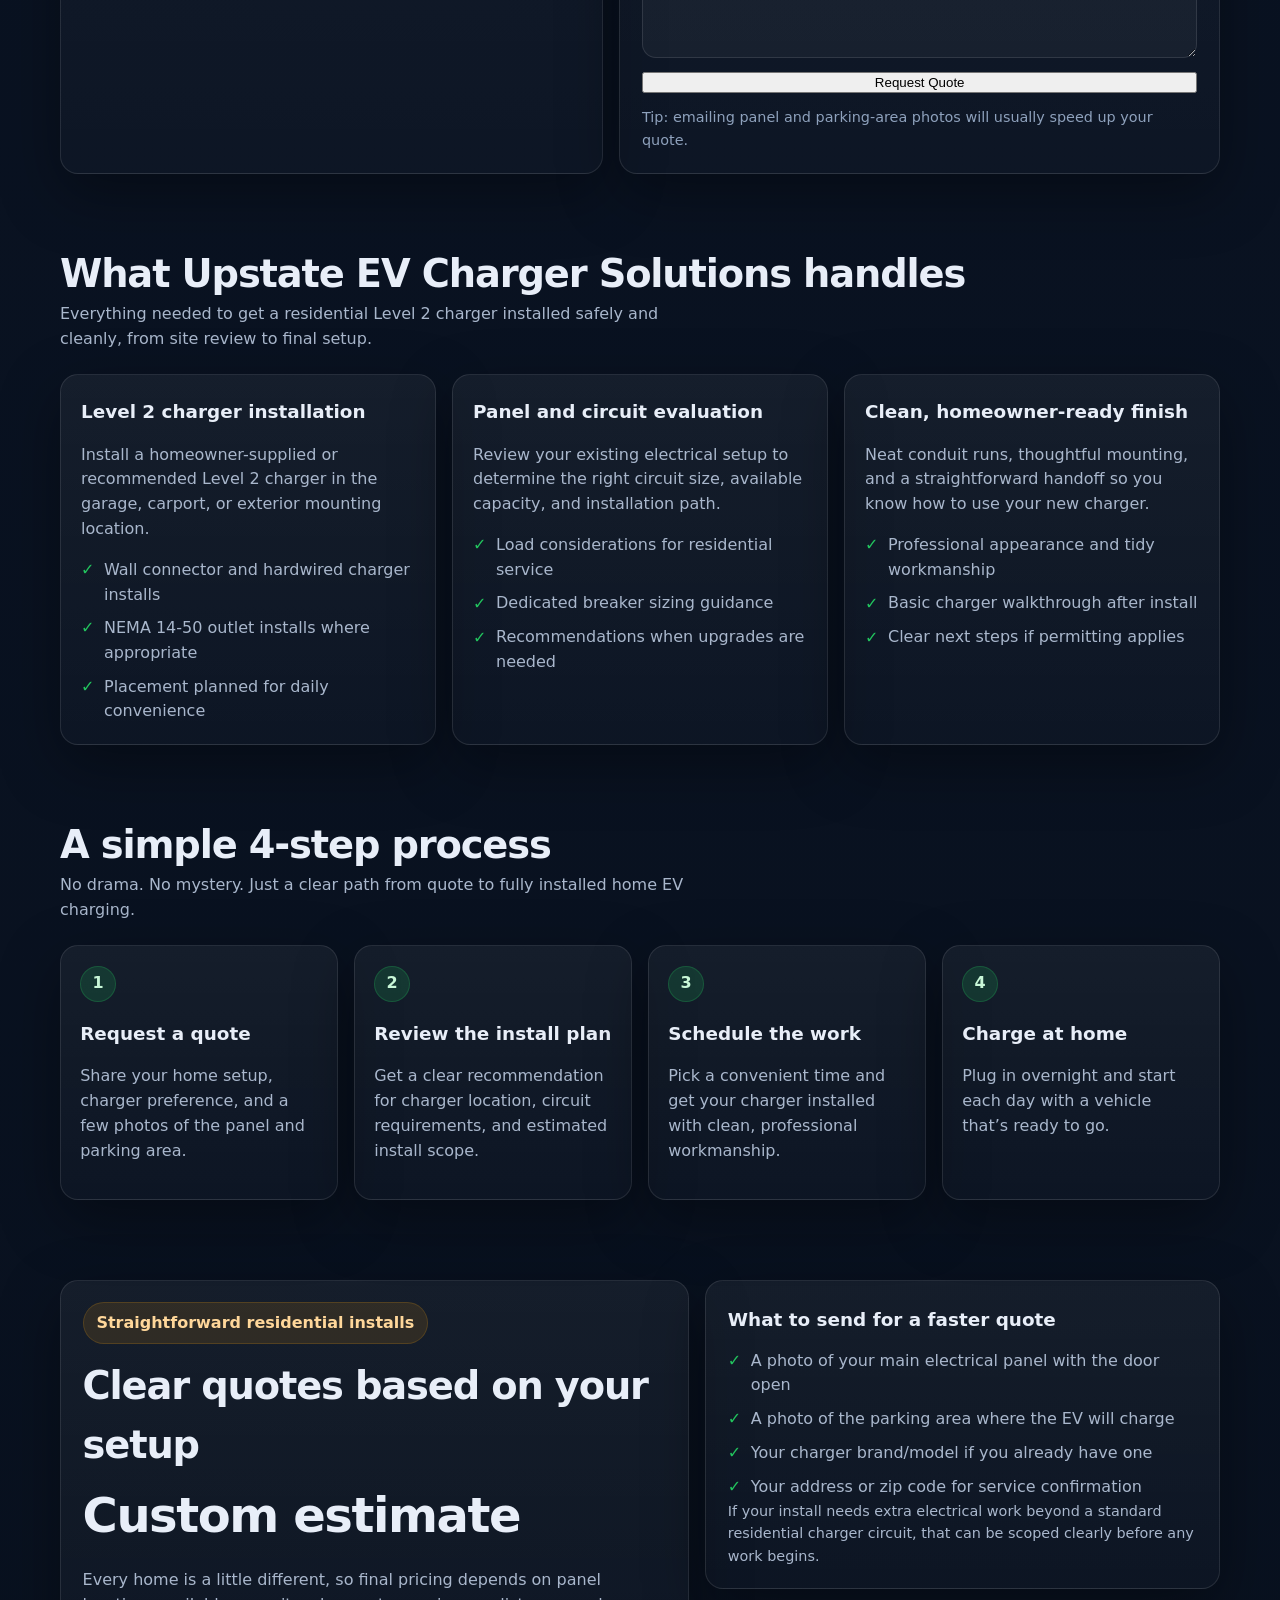
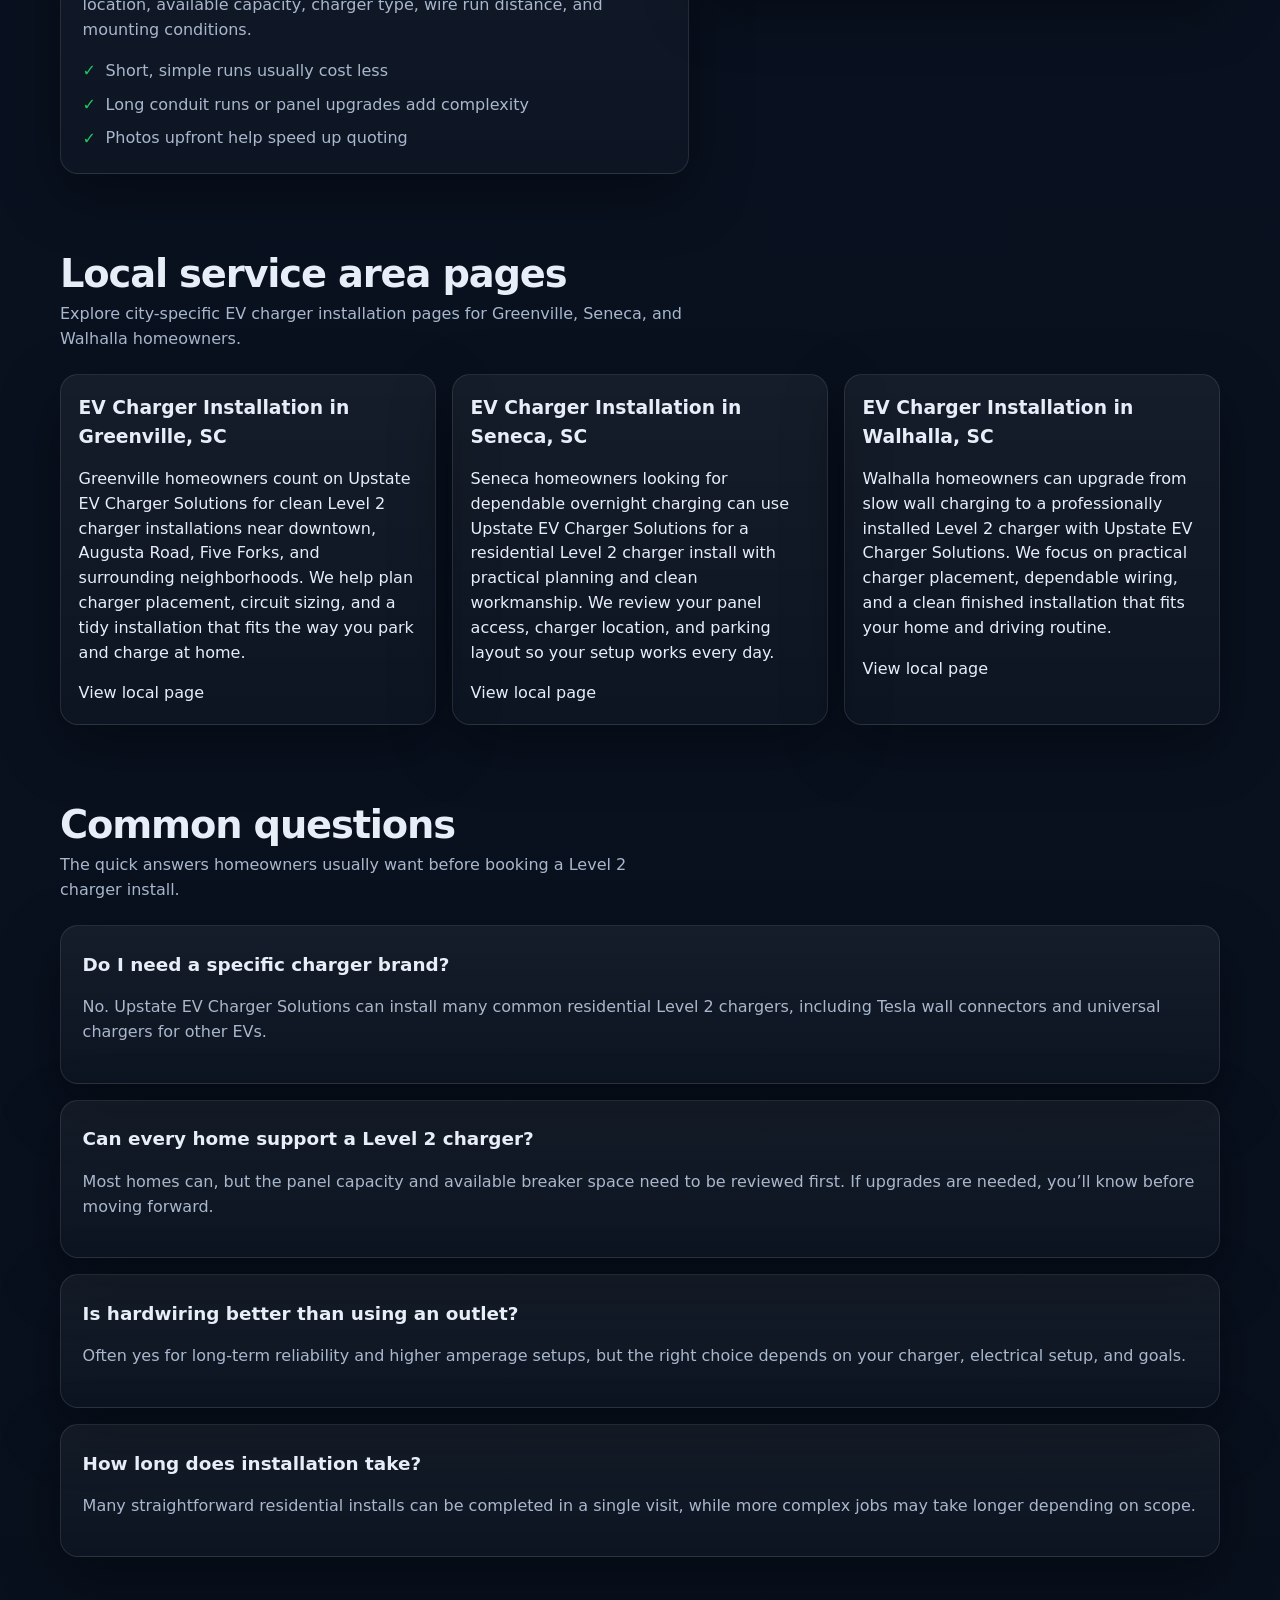
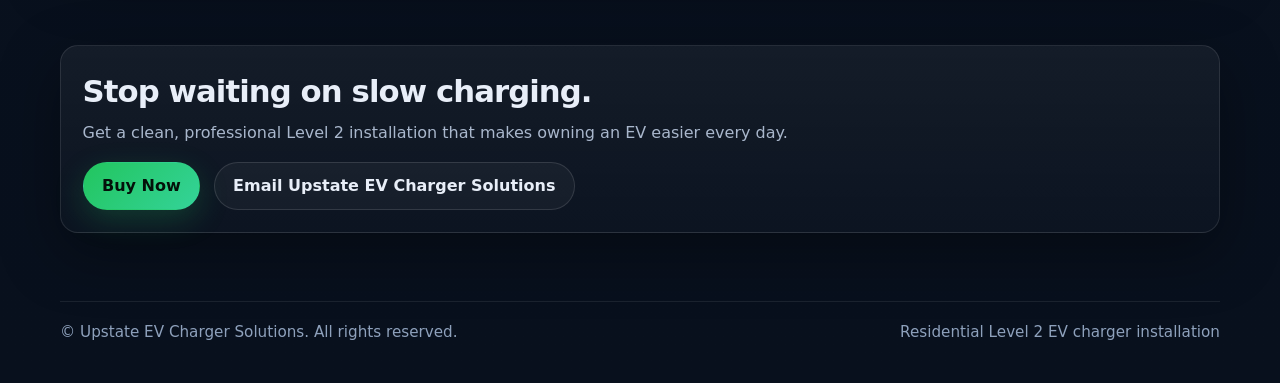
==== commit cbf4fc74: "Add local service area pages" ====
--- a/public/index.html
+++ b/public/index.html
@@ -22,6 +22,7 @@
         <a href="#services">Services</a>
         <a href="#process">Process</a>
         <a href="#pricing">Pricing</a>
+        <a href="#service-areas">Service Areas</a>
         <a href="#faq">FAQ</a>
         <a href="#contact">Contact</a>
       </nav>
@@ -260,6 +261,35 @@
       </div>
     </section>
 
+
+    <section id="service-areas">
+      <div class="container">
+        <div class="section-head">
+          <div>
+            <h2>Local service area pages</h2>
+            <p>Explore city-specific EV charger installation pages for Greenville, Seneca, and Walhalla homeowners.</p>
+          </div>
+        </div>
+        <div class="location-grid">
+          <article class="card location-card">
+            <h3><a href="/ev-charger-installation-greenville-sc.html">EV Charger Installation in Greenville, SC</a></h3>
+            <p>Greenville homeowners count on Upstate EV Charger Solutions for clean Level 2 charger installations near downtown, Augusta Road, Five Forks, and surrounding neighborhoods. We help plan charger placement, circuit sizing, and a tidy installation that fits the way you park and charge at home.</p>
+            <a href="/ev-charger-installation-greenville-sc.html">View local page</a>
+          </article>
+          <article class="card location-card">
+            <h3><a href="/ev-charger-installation-seneca-sc.html">EV Charger Installation in Seneca, SC</a></h3>
+            <p>Seneca homeowners looking for dependable overnight charging can use Upstate EV Charger Solutions for a residential Level 2 charger install with practical planning and clean workmanship. We review your panel access, charger location, and parking layout so your setup works every day.</p>
+            <a href="/ev-charger-installation-seneca-sc.html">View local page</a>
+          </article>
+          <article class="card location-card">
+            <h3><a href="/ev-charger-installation-walhalla-sc.html">EV Charger Installation in Walhalla, SC</a></h3>
+            <p>Walhalla homeowners can upgrade from slow wall charging to a professionally installed Level 2 charger with Upstate EV Charger Solutions. We focus on practical charger placement, dependable wiring, and a clean finished installation that fits your home and driving routine.</p>
+            <a href="/ev-charger-installation-walhalla-sc.html">View local page</a>
+          </article>
+        </div>
+      </div>
+    </section>
+
     <section id="faq">
       <div class="container">
         <div class="section-head">
--- a/public/styles.css
+++ b/public/styles.css
@@ -530,3 +530,16 @@
   .section-head { align-items: start; }
   h1 { max-width: 100%; }
 }
+
+
+.location-grid {
+  display: grid;
+  grid-template-columns: repeat(3, minmax(0, 1fr));
+  gap: 1rem;
+}
+.location-card { padding: 1.1rem; }
+.location-card h3 { margin: 0 0 .45rem; }
+.location-links { display: grid; gap: .7rem; margin-top: 1rem; }
+.location-links a { color: #bfeaff; font-weight: 700; }
+.breadcrumbs { color: var(--muted); font-size: .95rem; margin-bottom: 1rem; }
+@media (max-width: 1024px) { .location-grid { grid-template-columns: 1fr; } }
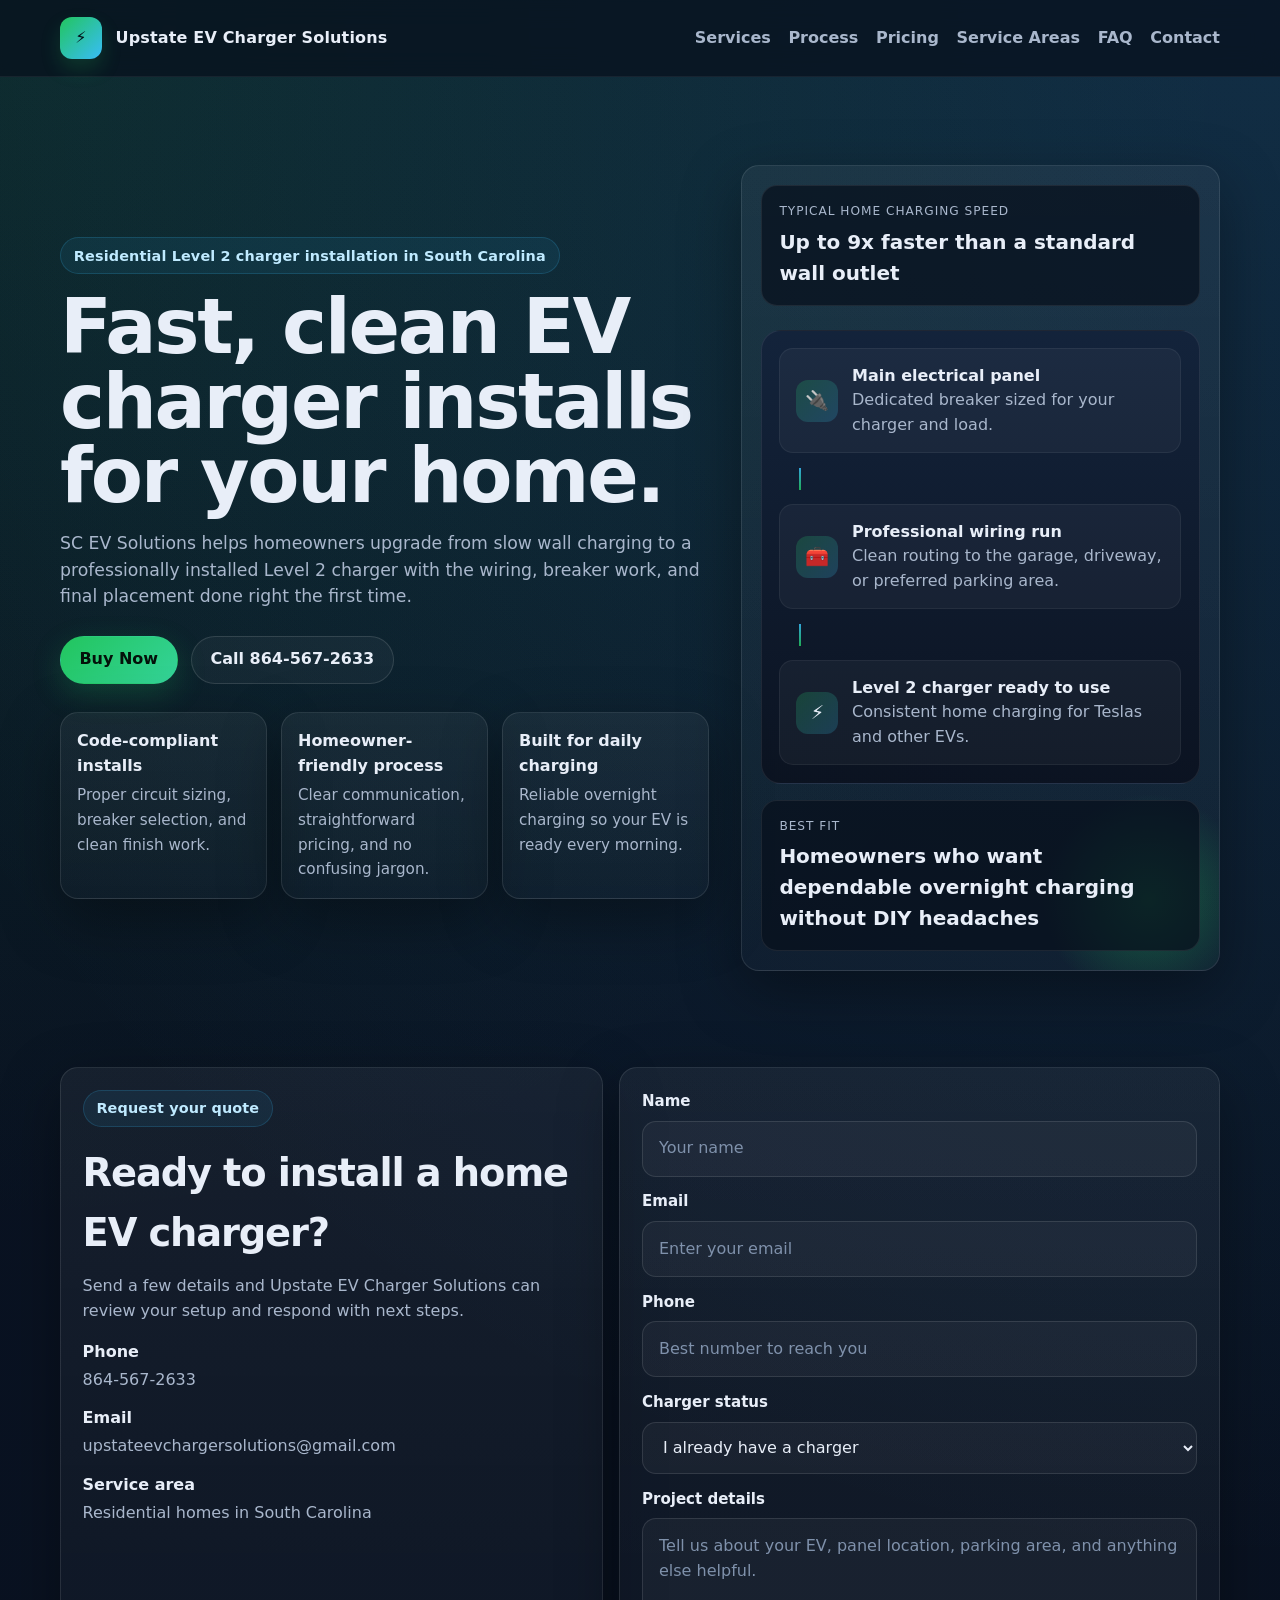
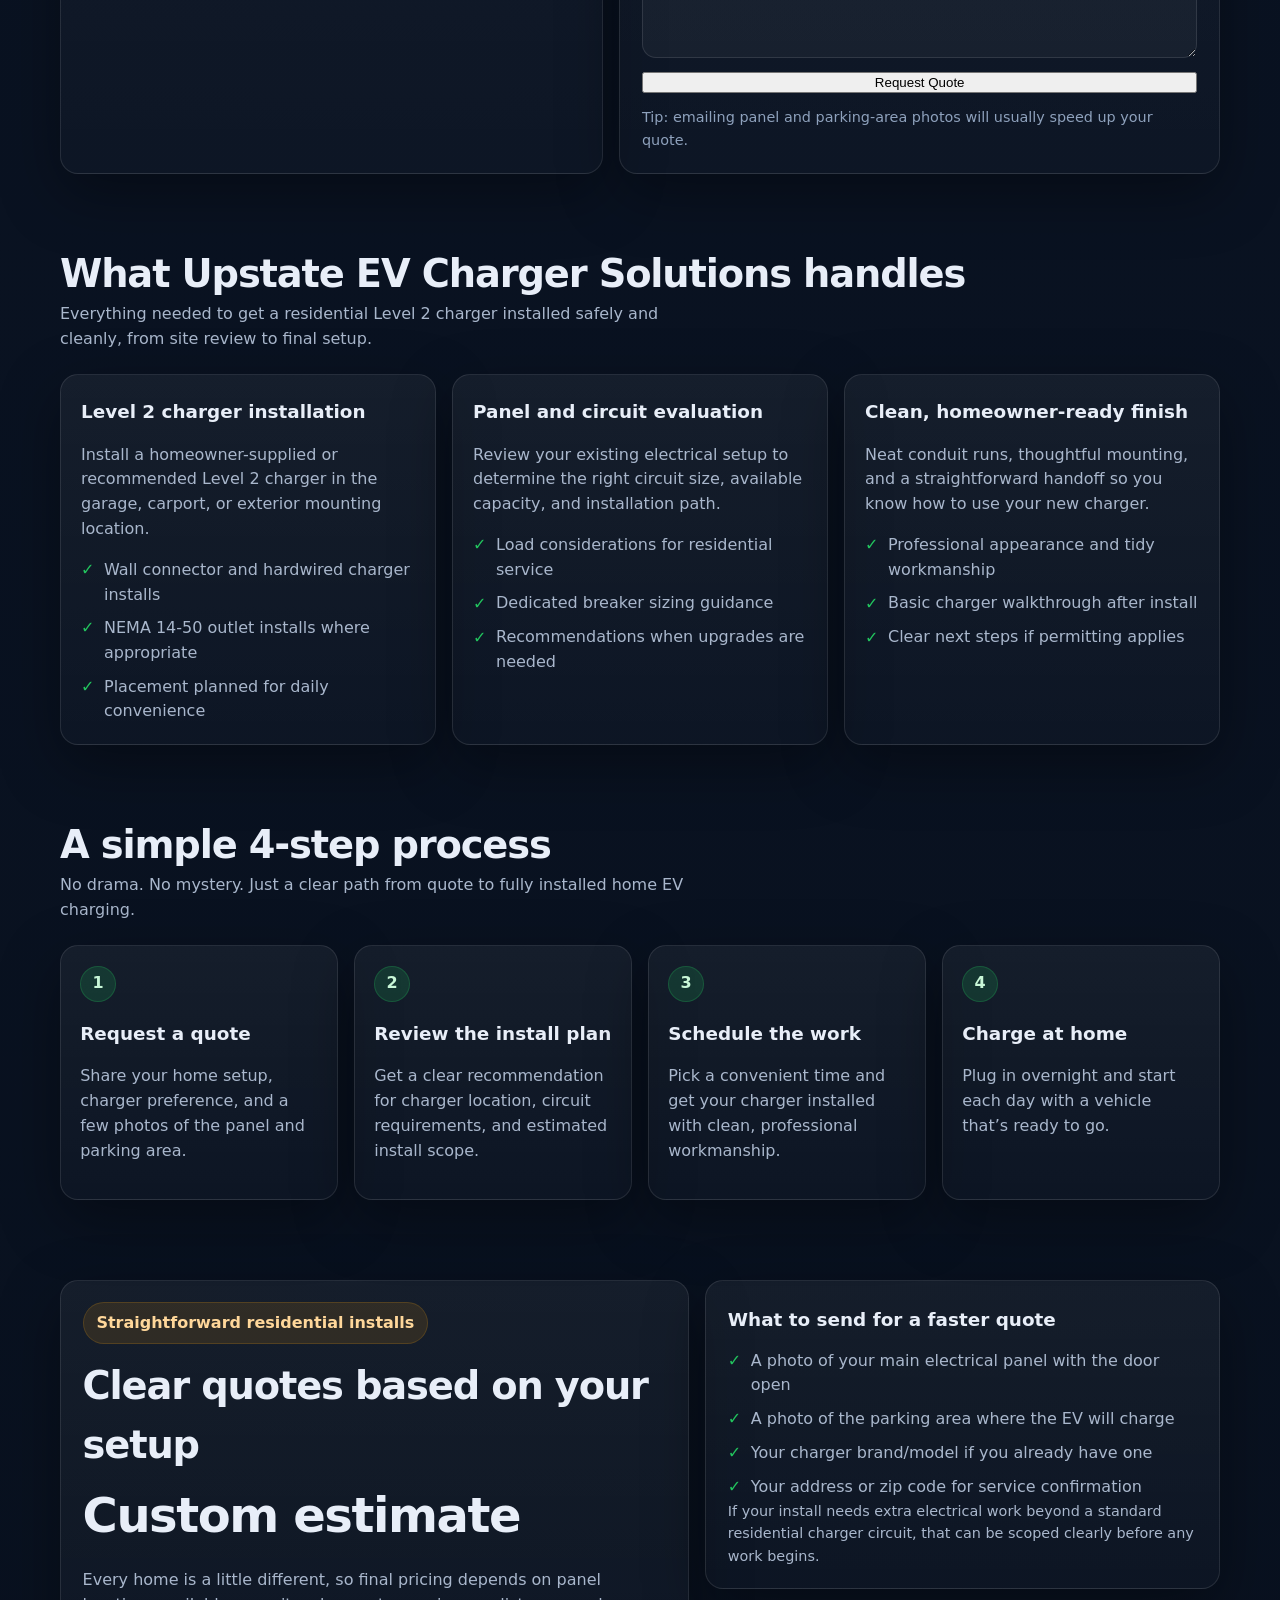
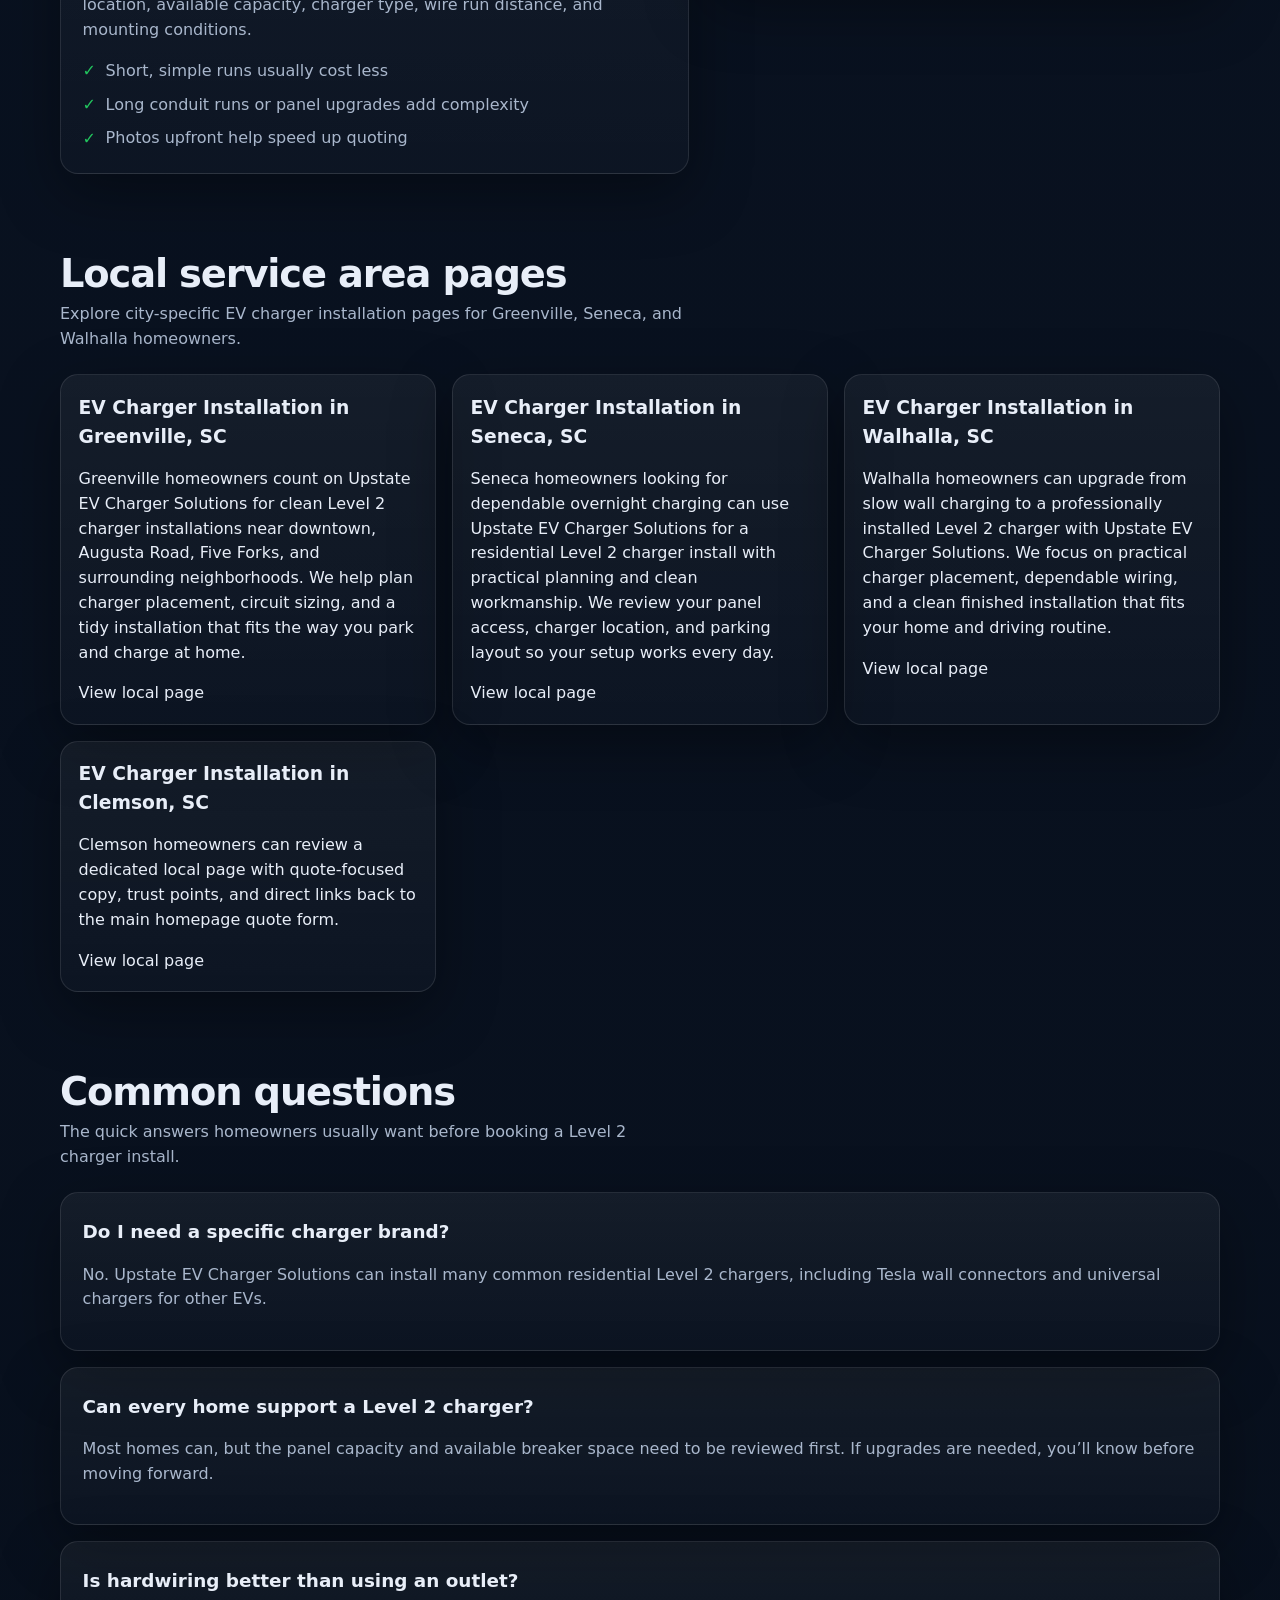
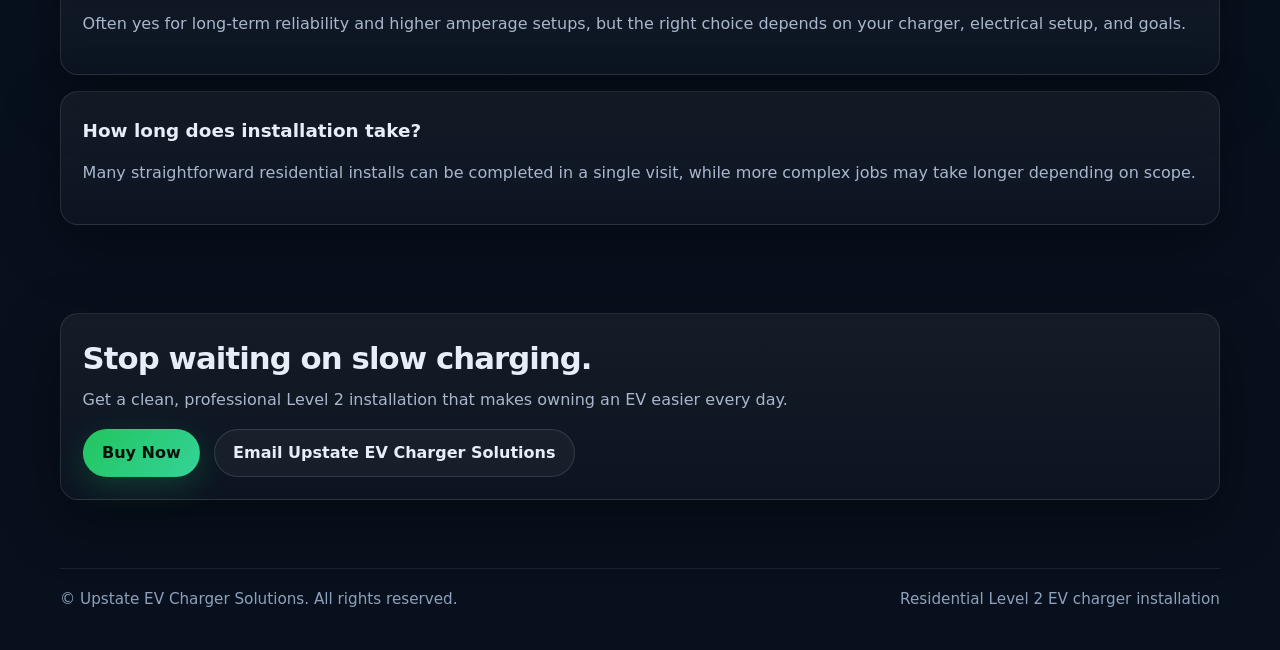
==== commit 53becb2f: "Add Clemson service page" ====
--- a/public/index.html
+++ b/public/index.html
@@ -286,6 +286,11 @@
             <p>Walhalla homeowners can upgrade from slow wall charging to a professionally installed Level 2 charger with Upstate EV Charger Solutions. We focus on practical charger placement, dependable wiring, and a clean finished installation that fits your home and driving routine.</p>
             <a href="/ev-charger-installation-walhalla-sc.html">View local page</a>
           </article>
+          <article class="card location-card">
+            <h3><a href="/ev-charger-installation-clemson-sc.html">EV Charger Installation in Clemson, SC</a></h3>
+            <p>Clemson homeowners can review a dedicated local page with quote-focused copy, trust points, and direct links back to the main homepage quote form.</p>
+            <a href="/ev-charger-installation-clemson-sc.html">View local page</a>
+          </article>
         </div>
       </div>
     </section>
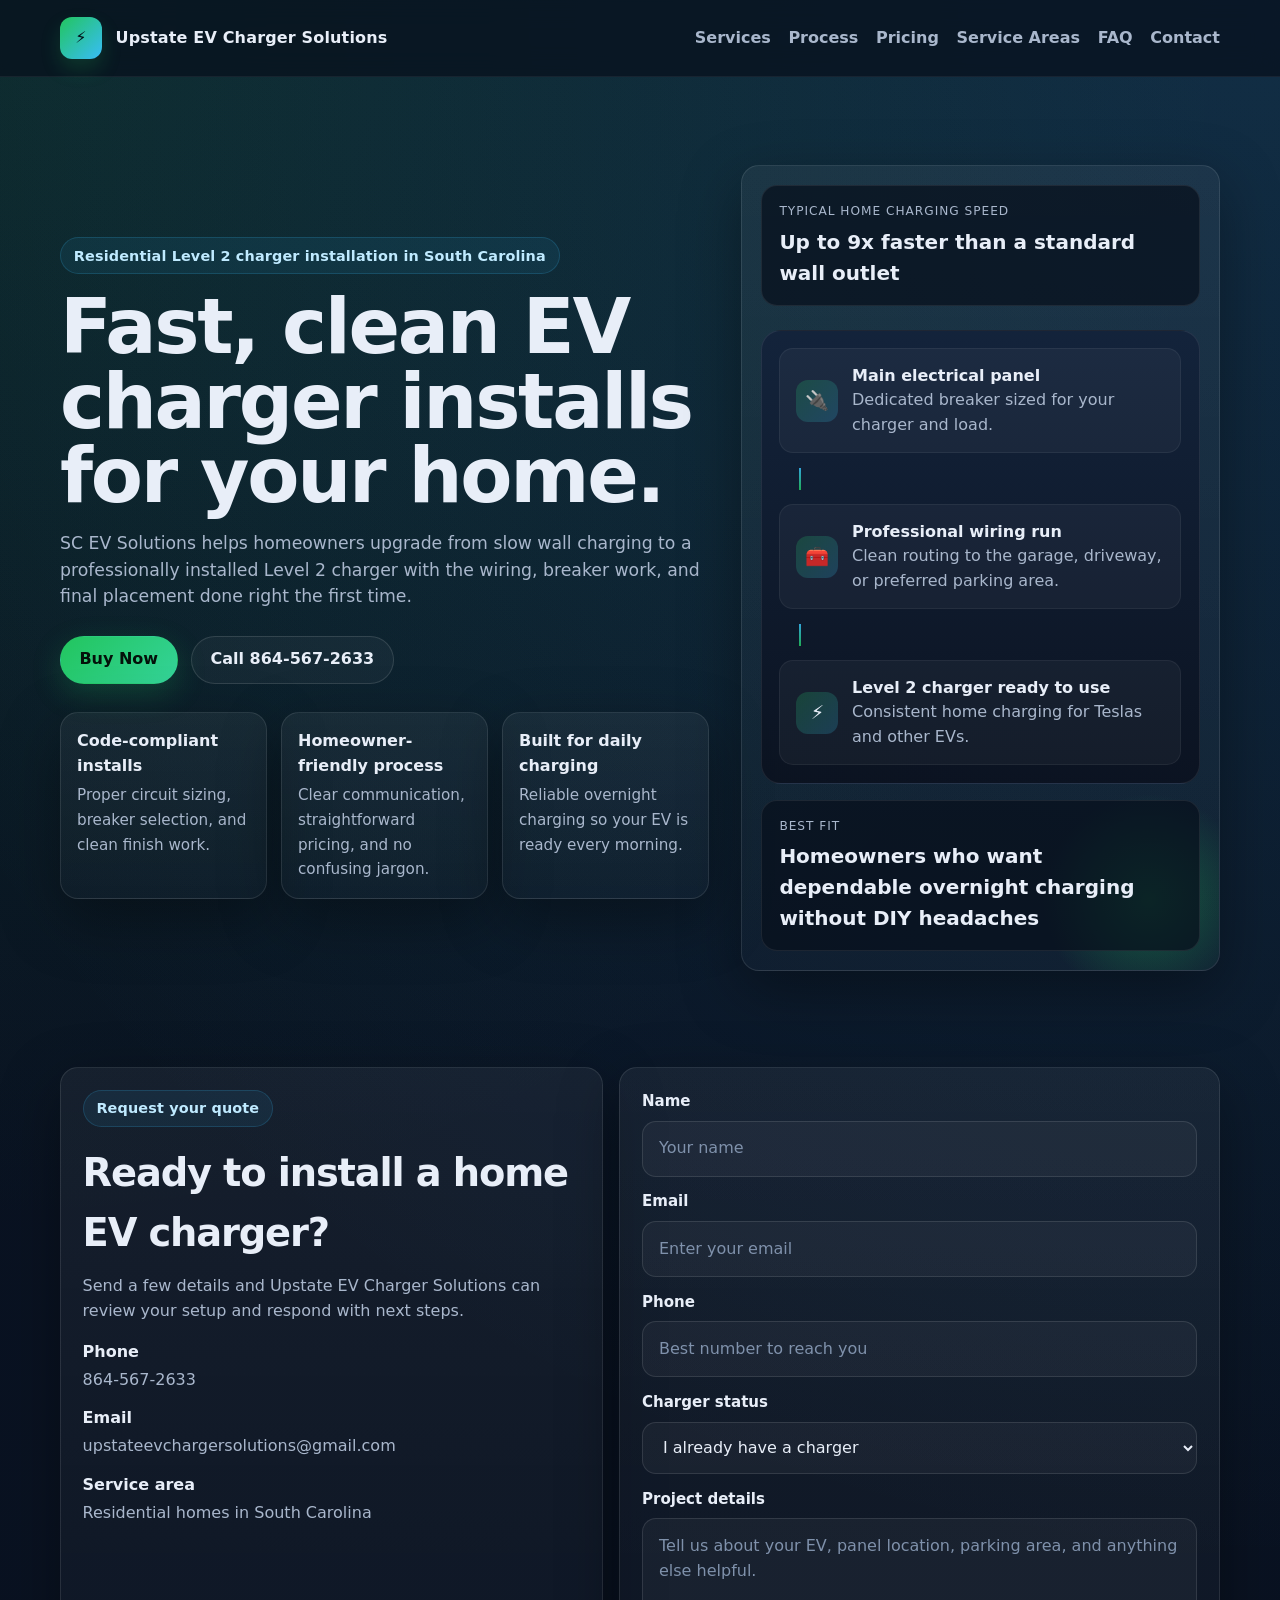
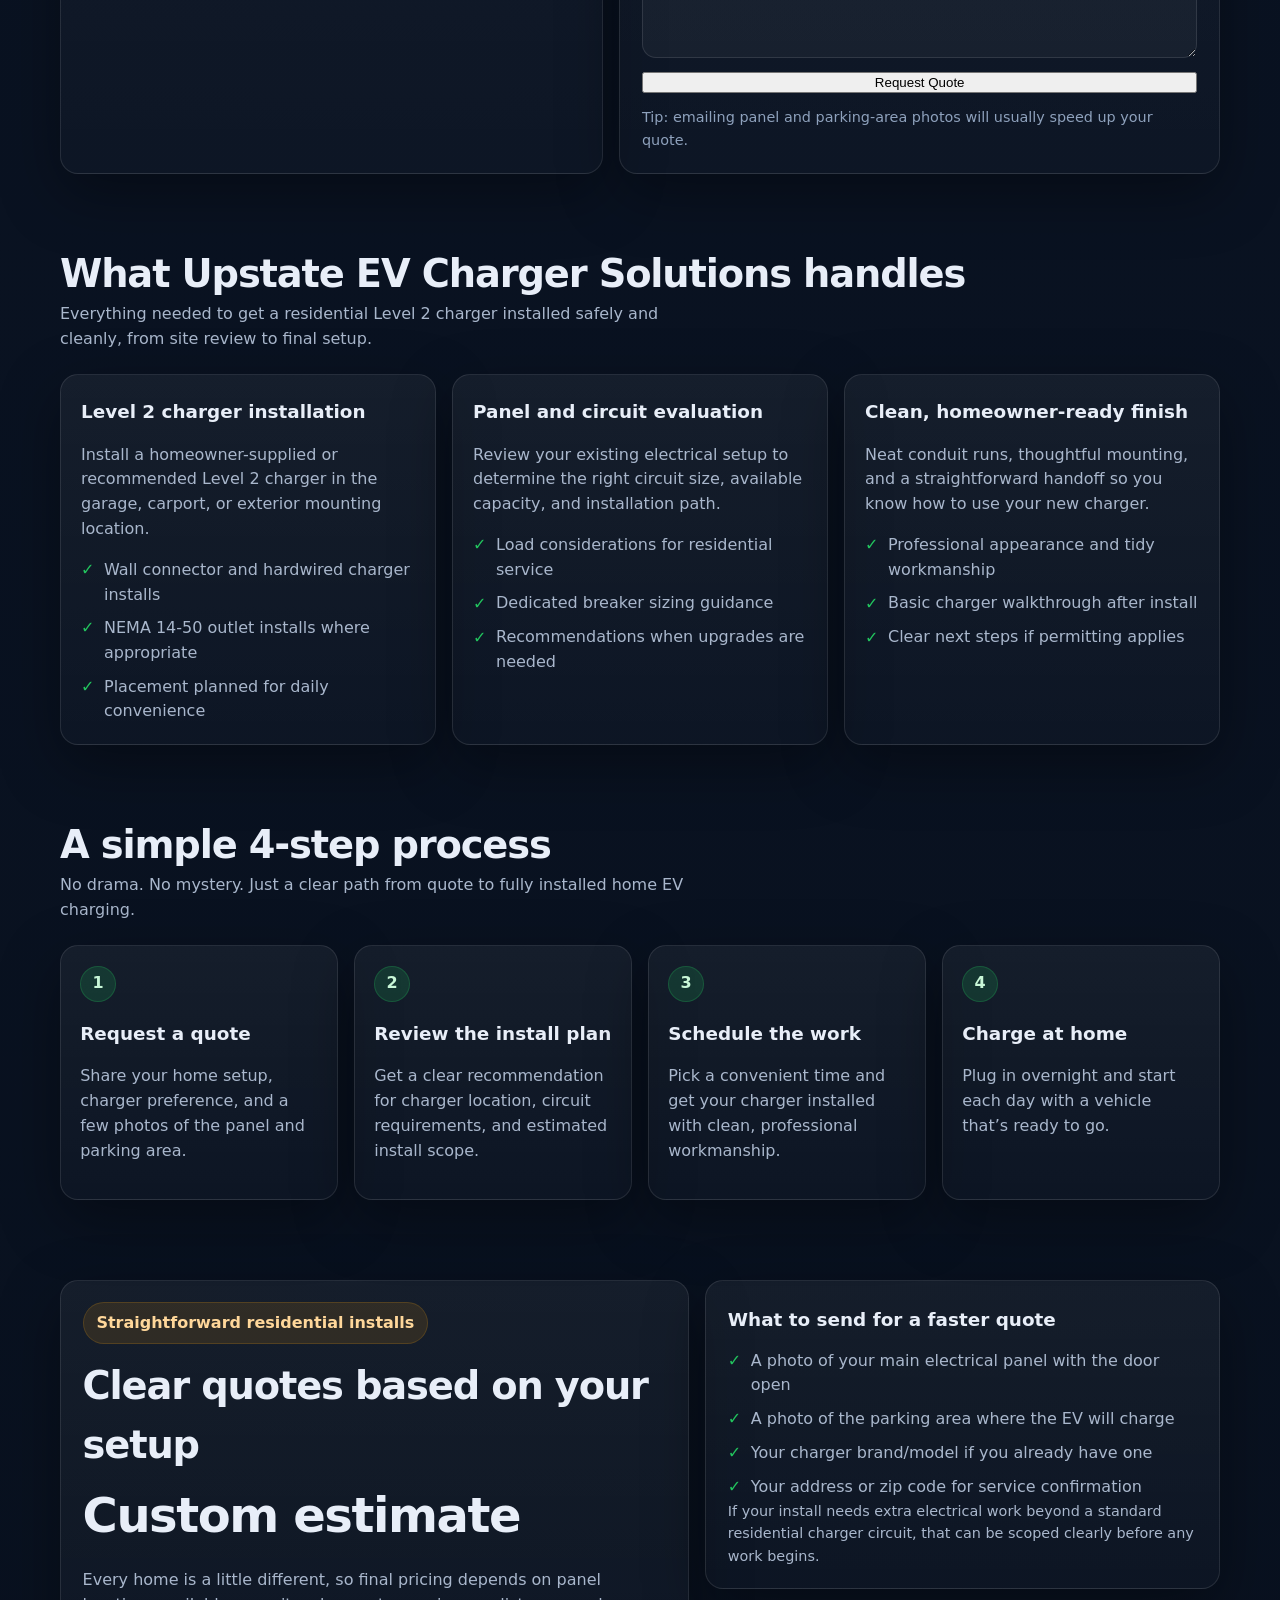
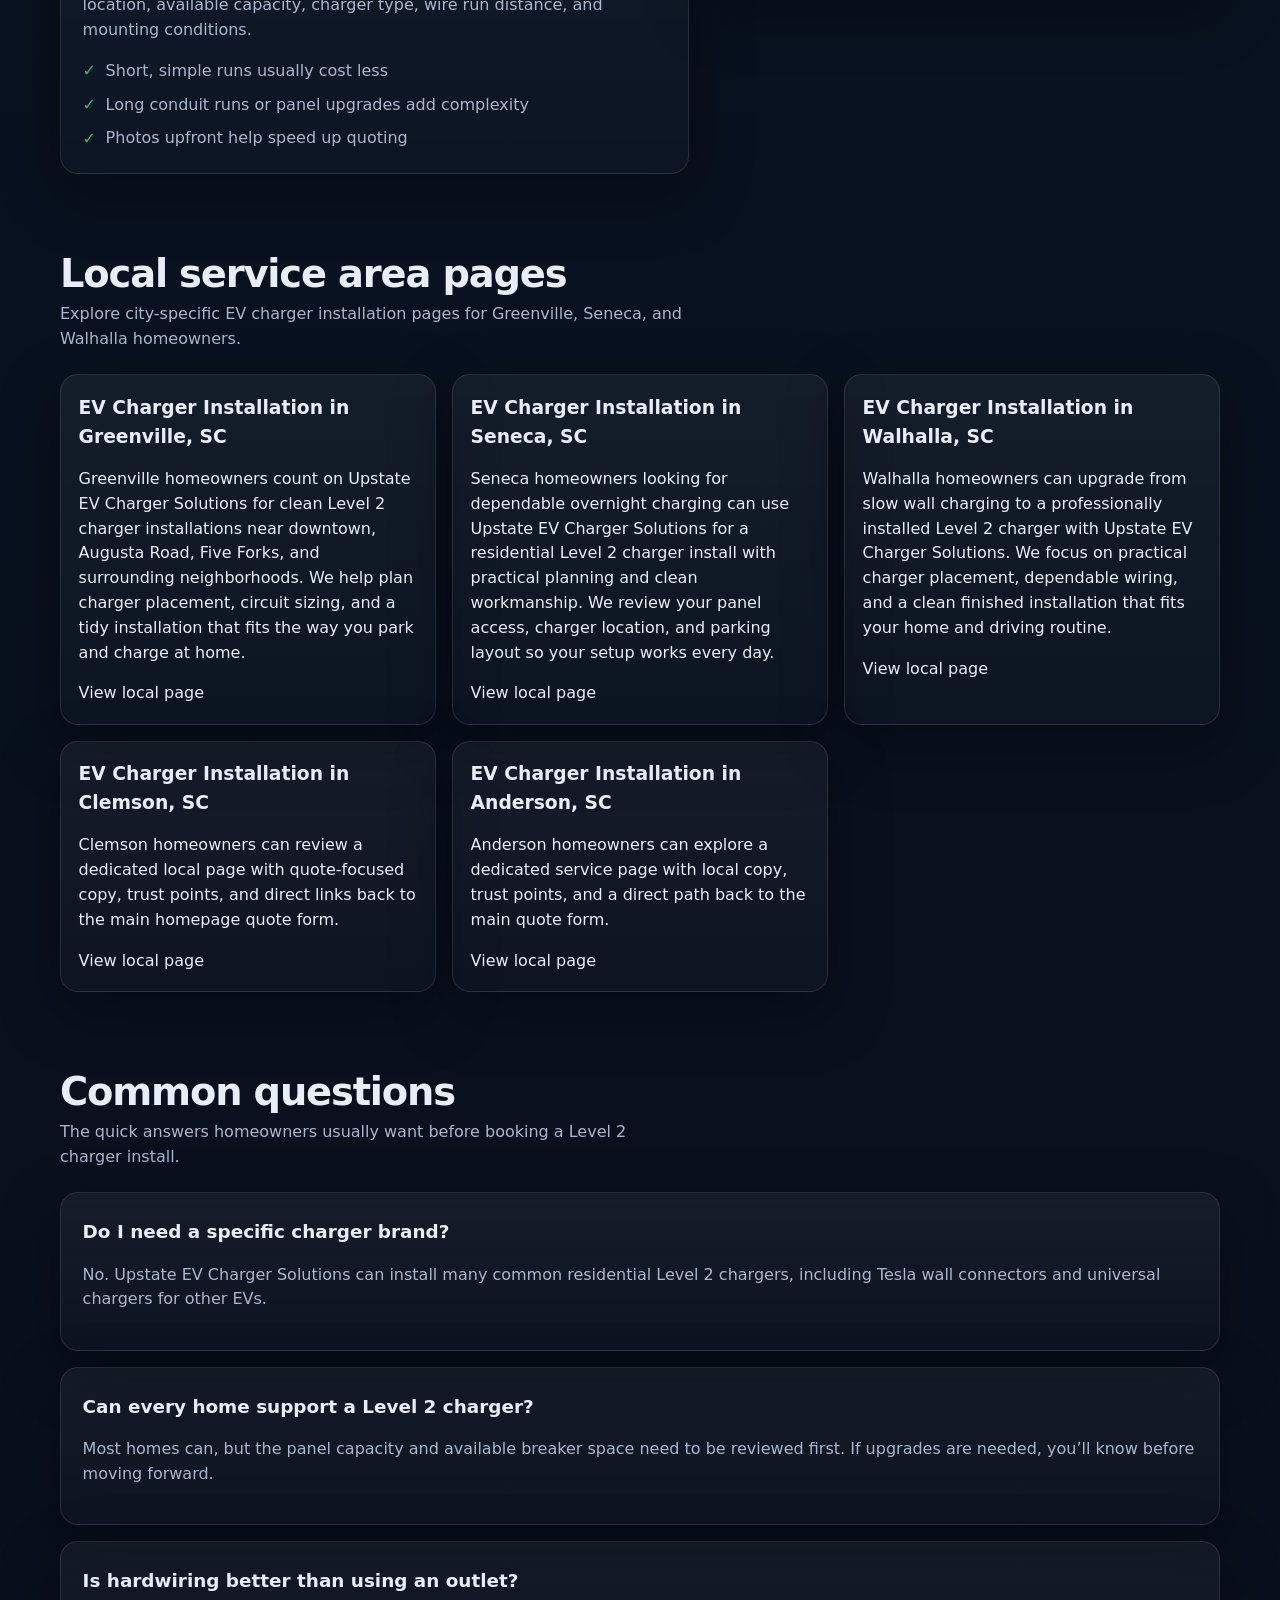
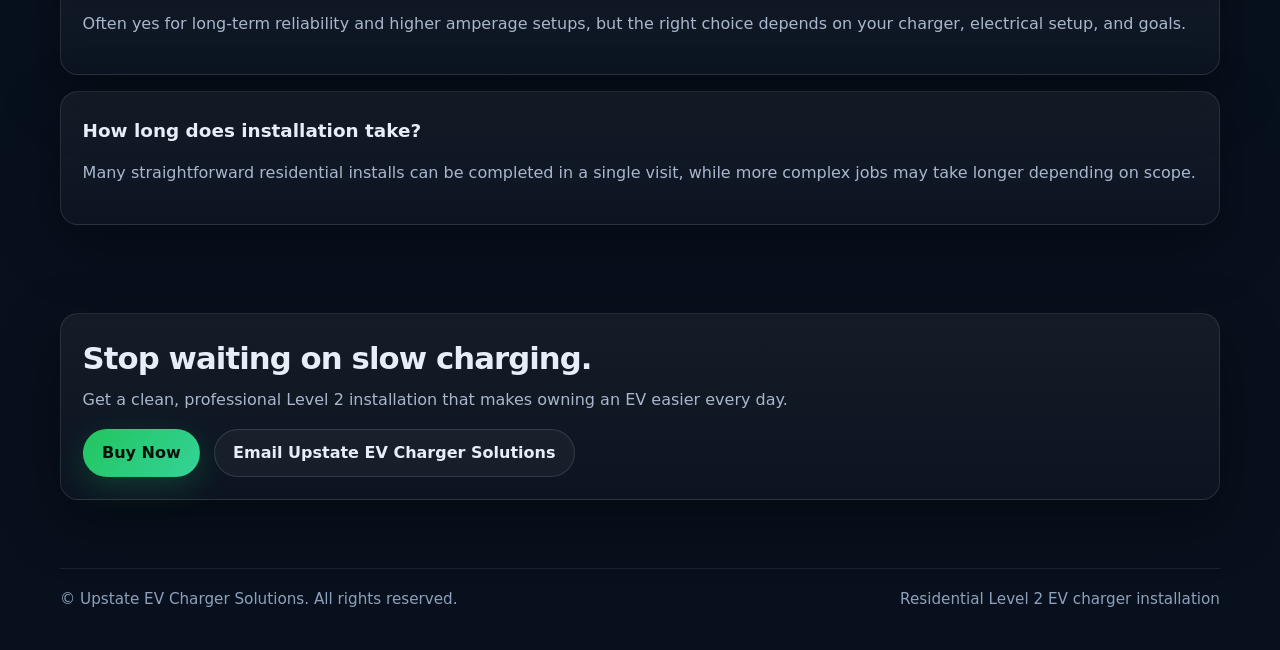
==== commit 4f2cb14b: "Add Anderson service page" ====
--- a/public/index.html
+++ b/public/index.html
@@ -291,6 +291,11 @@
             <p>Clemson homeowners can review a dedicated local page with quote-focused copy, trust points, and direct links back to the main homepage quote form.</p>
             <a href="/ev-charger-installation-clemson-sc.html">View local page</a>
           </article>
+          <article class="card location-card">
+            <h3><a href="/ev-charger-installation-anderson-sc.html">EV Charger Installation in Anderson, SC</a></h3>
+            <p>Anderson homeowners can explore a dedicated service page with local copy, trust points, and a direct path back to the main quote form.</p>
+            <a href="/ev-charger-installation-anderson-sc.html">View local page</a>
+          </article>
         </div>
       </div>
     </section>
